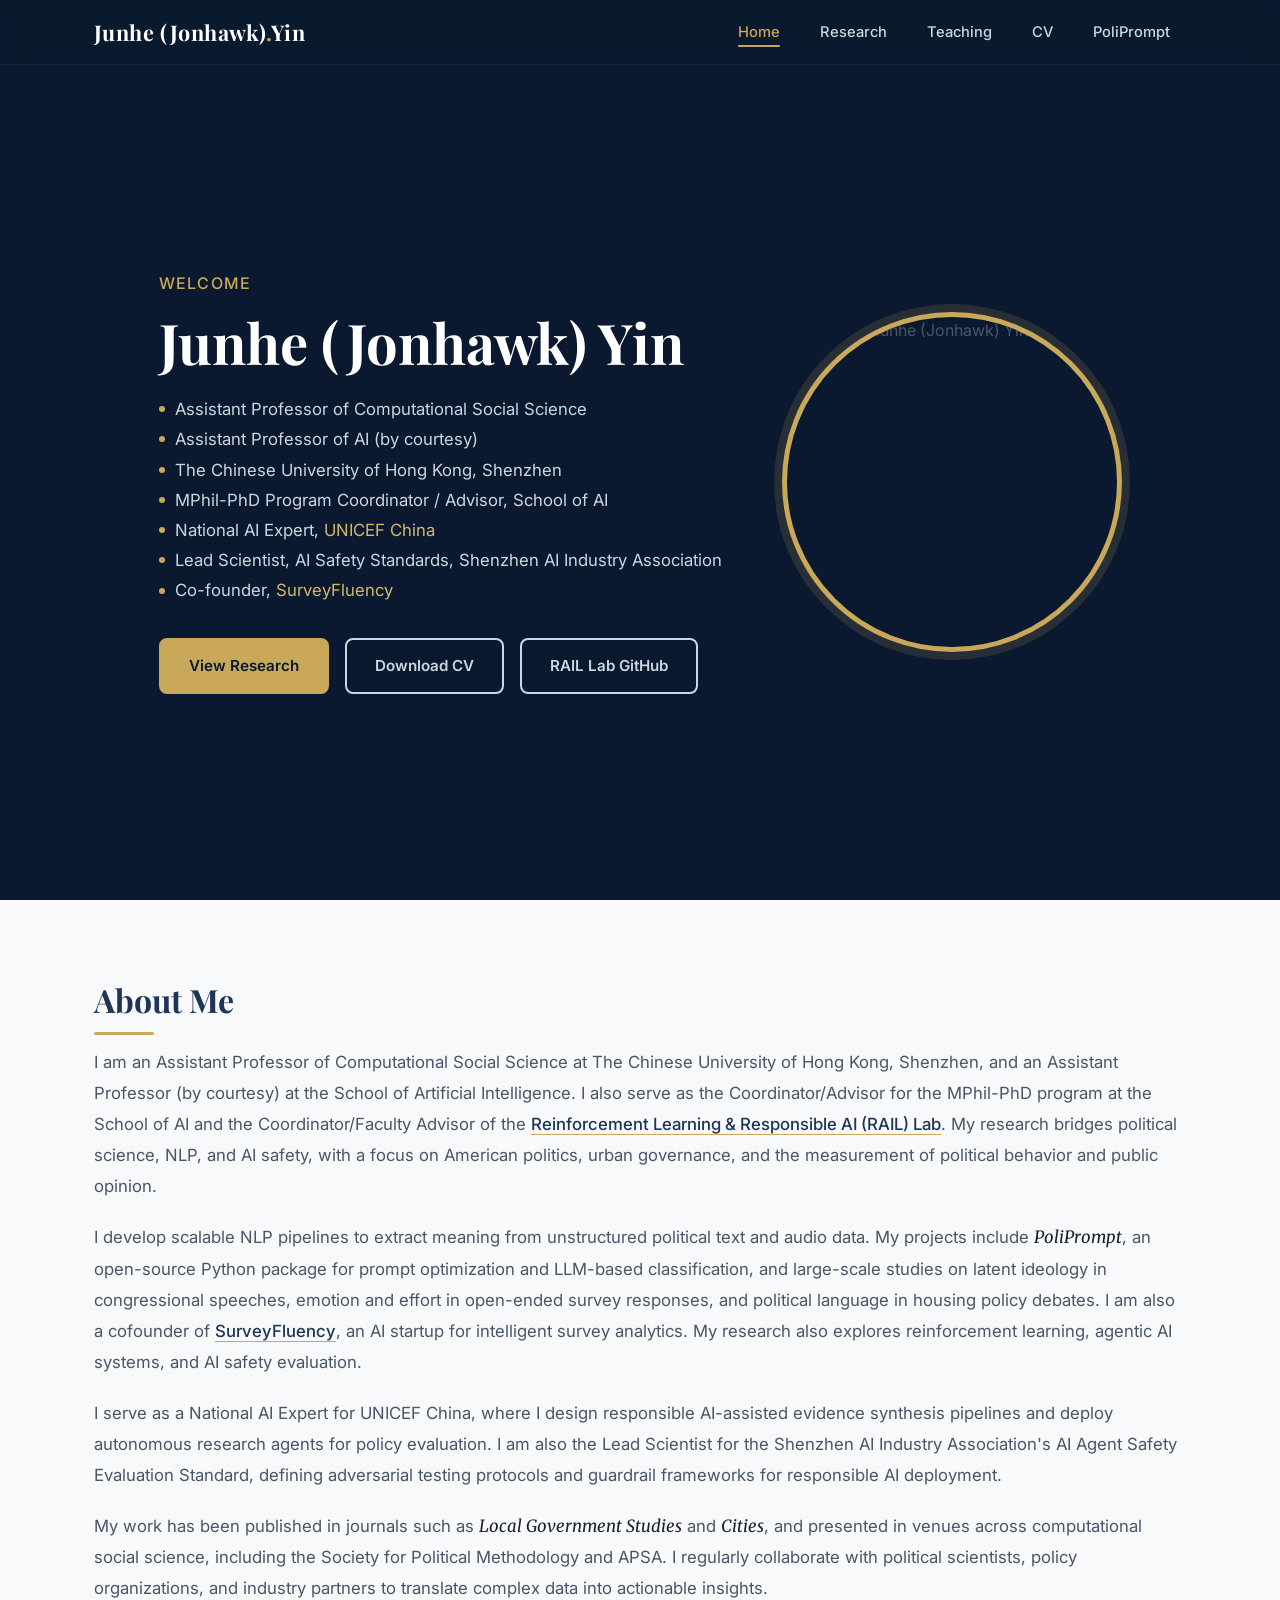
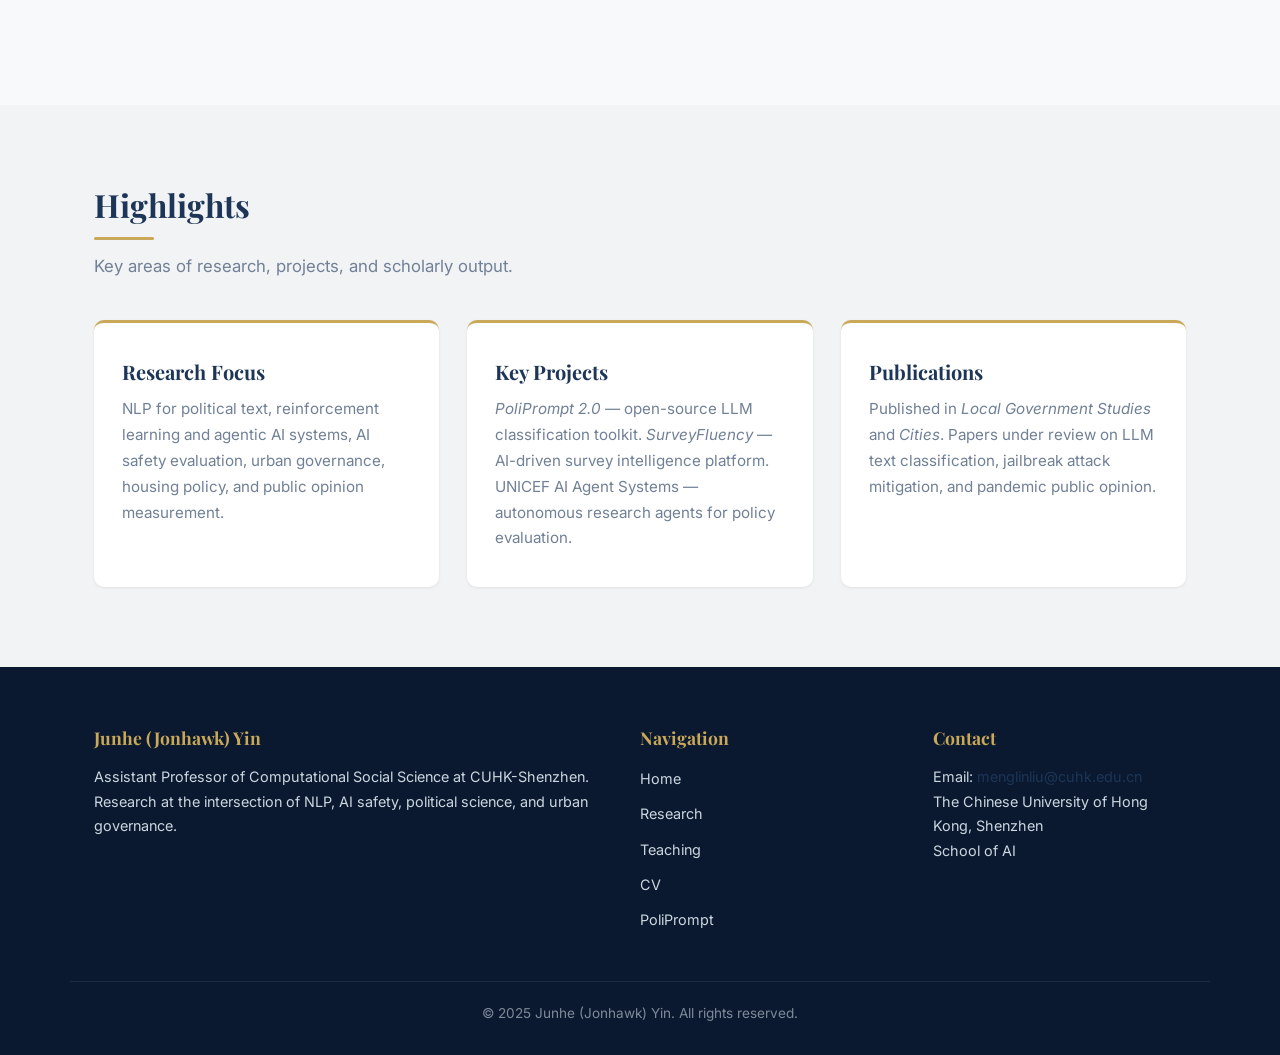
==== index.html @ c98732db "update" ====
<!DOCTYPE html>
<html lang="en">
<head>
    <meta charset="UTF-8">
    <meta name="viewport" content="width=device-width, initial-scale=1.0">
    <title>Home | Junhe (Jonhawk) Yin</title>

    <meta name="google-site-verification" content="0E7UenBRxOjwbAGi5gpJ-2bU0Xsmihh_o_62zTsqPNQ" />

    <link rel="preconnect" href="https://fonts.googleapis.com">
    <link rel="preconnect" href="https://fonts.gstatic.com" crossorigin>
    <link href="https://fonts.googleapis.com/css2?family=Inter:wght@300;400;500;600;700&family=Merriweather:wght@300;400&family=Playfair+Display:wght@400;600;700&display=swap" rel="stylesheet">
    <link rel="stylesheet" href="css/style.css">
</head>
<body>

    <!-- ========== HEADER ========== -->
    <header class="site-header">
        <div class="nav-inner">
            <a href="index.html" class="nav-logo">Junhe (Jonhawk)<span class="dot">.</span>Yin</a>
            <button class="hamburger" aria-label="Toggle navigation">
                <span></span><span></span><span></span>
            </button>
            <ul class="nav-links">
                <li><a href="index.html" class="active">Home</a></li>
                <li><a href="research.html">Research</a></li>
                <li><a href="teaching.html">Teaching</a></li>
                <li><a href="CV.html">CV</a></li>
                <li><a href="Poliprompt_Package.html">PoliPrompt</a></li>
            </ul>
        </div>
    </header>

    <!-- ========== HERO ========== -->
    <section class="hero">
        <div class="hero-grid">
            <div class="hero-text">
                <p class="hero-greeting">Welcome</p>
                <h1 class="hero-name">Junhe (Jonhawk) Yin</h1>
                <ul class="hero-titles">
                    <li>Assistant Professor of Computational Social Science</li>
                    <li>Assistant Professor of AI (by courtesy)</li>
                    <li>The Chinese University of Hong Kong, Shenzhen</li>
                    <li>MPhil-PhD Program Coordinator / Advisor, School of AI</li>
                    <li>National AI Expert, <a href="https://www.unicef.cn/en" style="color:var(--gold-400)">UNICEF China</a></li>
                    <li>Lead Scientist, AI Safety Standards, Shenzhen AI Industry Association</li>
                    <li>Co-founder, <a href="https://www.surveyfluency.com" style="color:var(--gold-400)">SurveyFluency</a></li>
                </ul>
                <div class="hero-buttons">
                    <a href="research.html" class="btn btn-gold">View Research</a>
                    <a href="MenglinLIU_CV.pdf" target="_blank" class="btn btn-outline">Download CV</a>
                    <a href="https://github.com/rail-ai-lab" target="_blank" class="btn btn-outline">RAIL Lab GitHub</a>
                </div>
            </div>
            <img src="IMG_8127.JPG" alt="Photo of Junhe (Jonhawk) Yin" class="hero-photo">
        </div>
    </section>

    <!-- ========== ABOUT ========== -->
    <section class="section">
        <div class="container">
            <h2 class="section-heading reveal">About Me</h2>
            <div class="about-text reveal" data-delay="100">
                <p>
                    I am an Assistant Professor of Computational Social Science at The Chinese University of Hong Kong, Shenzhen, and an Assistant Professor (by courtesy) at the School of Artificial Intelligence. I also serve as the Coordinator/Advisor for the MPhil-PhD program at the School of AI and the Coordinator/Faculty Advisor of the <a href="https://github.com/rail-ai-lab">Reinforcement Learning &amp; Responsible AI (RAIL) Lab</a>. My research bridges political science, NLP, and AI safety, with a focus on American politics, urban governance, and the measurement of political behavior and public opinion.
                </p>
                <p>
                    I develop scalable NLP pipelines to extract meaning from unstructured political text and audio data. My projects include <em>PoliPrompt</em>, an open-source Python package for prompt optimization and LLM-based classification, and large-scale studies on latent ideology in congressional speeches, emotion and effort in open-ended survey responses, and political language in housing policy debates. I am also a cofounder of <a href="https://www.surveyfluency.com">SurveyFluency</a>, an AI startup for intelligent survey analytics. My research also explores reinforcement learning, agentic AI systems, and AI safety evaluation.
                </p>
                <p>
                    I serve as a National AI Expert for UNICEF China, where I design responsible AI-assisted evidence synthesis pipelines and deploy autonomous research agents for policy evaluation. I am also the Lead Scientist for the Shenzhen AI Industry Association's AI Agent Safety Evaluation Standard, defining adversarial testing protocols and guardrail frameworks for responsible AI deployment.
                </p>
                <p>
                    My work has been published in journals such as <em>Local Government Studies</em> and <em>Cities</em>, and presented in venues across computational social science, including the Society for Political Methodology and APSA. I regularly collaborate with political scientists, policy organizations, and industry partners to translate complex data into actionable insights.
                </p>
            </div>
        </div>
    </section>

    <!-- ========== HIGHLIGHTS ========== -->
    <section class="section section--alt">
        <div class="container">
            <h2 class="section-heading reveal">Highlights</h2>
            <p class="section-sub reveal" data-delay="50">Key areas of research, projects, and scholarly output.</p>
            <div class="highlights-grid">
                <div class="highlight-card reveal" data-delay="100">
                    <h3>Research Focus</h3>
                    <p>NLP for political text, reinforcement learning and agentic AI systems, AI safety evaluation, urban governance, housing policy, and public opinion measurement.</p>
                </div>
                <div class="highlight-card reveal" data-delay="200">
                    <h3>Key Projects</h3>
                    <p><em>PoliPrompt 2.0</em> &mdash; open-source LLM classification toolkit. <em>SurveyFluency</em> &mdash; AI-driven survey intelligence platform. UNICEF AI Agent Systems &mdash; autonomous research agents for policy evaluation.</p>
                </div>
                <div class="highlight-card reveal" data-delay="300">
                    <h3>Publications</h3>
                    <p>Published in <em>Local Government Studies</em> and <em>Cities</em>. Papers under review on LLM text classification, jailbreak attack mitigation, and pandemic public opinion.</p>
                </div>
            </div>
        </div>
    </section>

    <!-- ========== FOOTER ========== -->
    <footer class="site-footer">
        <div class="footer-grid">
            <div class="footer-col">
                <h4>Junhe (Jonhawk) Yin</h4>
                <p>Assistant Professor of Computational Social Science at CUHK-Shenzhen. Research at the intersection of NLP, AI safety, political science, and urban governance.</p>
            </div>
            <div class="footer-col">
                <h4>Navigation</h4>
                <ul>
                    <li><a href="index.html">Home</a></li>
                    <li><a href="research.html">Research</a></li>
                    <li><a href="teaching.html">Teaching</a></li>
                    <li><a href="CV.html">CV</a></li>
                    <li><a href="Poliprompt_Package.html">PoliPrompt</a></li>
                </ul>
            </div>
            <div class="footer-col">
                <h4>Contact</h4>
                <p>
                    Email: <a href="mailto:menglinliu@cuhk.edu.cn">menglinliu@cuhk.edu.cn</a><br>
                    The Chinese University of Hong Kong, Shenzhen<br>
                    School of AI
                </p>
            </div>
        </div>
        <div class="footer-bottom">
            &copy; 2025 Junhe (Jonhawk) Yin. All rights reserved.
        </div>
    </footer>

    <script src="js/main.js"></script>
</body>
</html>
---- css/style.css ----
/* ============================================
   Junhe (Jonhawk) Yin Academic Portfolio
   Elegant Academic — Deep Navy & Gold
   ============================================ */

/* ---------- Design Tokens ---------- */
:root {
  --navy-900: #0a192f;
  --navy-800: #112240;
  --navy-700: #1d3557;
  --navy-100: #ccd6e0;
  --gold-500: #c9a959;
  --gold-400: #d4b96a;
  --gold-100: #f5f0e1;
  --off-white: #f8f9fa;
  --gray-50:  #f1f3f5;
  --text-dark: #1a202c;
  --text-body: #4a5568;
  --text-muted: #718096;
  --white: #ffffff;
  --shadow-sm: 0 1px 3px rgba(0,0,0,.08);
  --shadow-md: 0 4px 14px rgba(0,0,0,.1);
  --shadow-lg: 0 10px 30px rgba(0,0,0,.12);
  --radius: 10px;
  --transition: .3s ease;
}

/* ---------- Reset & Base ---------- */
*,*::before,*::after { box-sizing: border-box; margin: 0; padding: 0; }

html { scroll-behavior: smooth; }

body {
  font-family: 'Inter', -apple-system, BlinkMacSystemFont, 'Segoe UI', sans-serif;
  line-height: 1.7;
  color: var(--text-body);
  background-color: var(--off-white);
  font-size: 16px;
  overflow-x: hidden;
}

img { max-width: 100%; display: block; }

a { color: var(--navy-700); text-decoration: none; transition: color var(--transition); }
a:hover { color: var(--gold-500); }

h1,h2,h3,h4 {
  font-family: 'Playfair Display', Georgia, serif;
  color: var(--text-dark);
  line-height: 1.25;
}

/* ---------- Utility ---------- */
.container {
  max-width: 1140px;
  margin: 0 auto;
  padding: 0 24px;
}

.section { padding: 80px 0; }
.section--alt { background-color: var(--gray-50); }

.section-heading {
  font-size: 2rem;
  margin-bottom: 12px;
  color: var(--navy-700);
}

.section-heading::after {
  content: '';
  display: block;
  width: 60px;
  height: 3px;
  background: var(--gold-500);
  margin-top: 12px;
  border-radius: 2px;
}

.section-sub {
  color: var(--text-muted);
  font-size: 1.05rem;
  margin-bottom: 40px;
  max-width: 640px;
}

/* ---------- Scroll Reveal ---------- */
.reveal {
  opacity: 0;
  transform: translateY(30px);
  transition: opacity .6s ease, transform .6s ease;
}
.reveal.visible {
  opacity: 1;
  transform: translateY(0);
}

/* Respect reduced motion */
@media (prefers-reduced-motion: reduce) {
  .reveal { opacity: 1; transform: none; transition: none; }
}

/* ---------- Sticky Navigation ---------- */
.site-header {
  position: fixed;
  top: 0; left: 0; right: 0;
  z-index: 1000;
  background: rgba(10,25,47,.92);
  backdrop-filter: blur(10px);
  -webkit-backdrop-filter: blur(10px);
  border-bottom: 1px solid rgba(255,255,255,.06);
  transition: box-shadow var(--transition);
}

.site-header.scrolled {
  box-shadow: 0 2px 20px rgba(0,0,0,.25);
}

.nav-inner {
  display: flex;
  align-items: center;
  justify-content: space-between;
  height: 64px;
  max-width: 1140px;
  margin: 0 auto;
  padding: 0 24px;
}

.nav-logo {
  font-family: 'Playfair Display', Georgia, serif;
  font-size: 1.35rem;
  font-weight: 700;
  color: var(--white);
  letter-spacing: .02em;
}
.nav-logo .dot { color: var(--gold-500); }

.nav-links {
  list-style: none;
  display: flex;
  gap: 8px;
}

.nav-links a {
  color: var(--navy-100);
  font-size: .92rem;
  font-weight: 500;
  padding: 8px 16px;
  border-radius: 6px;
  transition: color var(--transition), background var(--transition);
  position: relative;
}

.nav-links a:hover {
  color: var(--gold-400);
}

.nav-links a.active {
  color: var(--gold-500);
}
.nav-links a.active::after {
  content: '';
  position: absolute;
  bottom: 2px;
  left: 16px;
  right: 16px;
  height: 2px;
  background: var(--gold-500);
  border-radius: 1px;
}

/* Hamburger */
.hamburger {
  display: none;
  flex-direction: column;
  gap: 5px;
  background: none;
  border: none;
  cursor: pointer;
  padding: 4px;
}
.hamburger span {
  display: block;
  width: 24px;
  height: 2px;
  background: var(--navy-100);
  border-radius: 2px;
  transition: transform var(--transition), opacity var(--transition);
}
.hamburger.open span:nth-child(1) { transform: translateY(7px) rotate(45deg); }
.hamburger.open span:nth-child(2) { opacity: 0; }
.hamburger.open span:nth-child(3) { transform: translateY(-7px) rotate(-45deg); }

/* ---------- Hero (homepage) ---------- */
.hero {
  background: var(--navy-900);
  min-height: 100vh;
  display: flex;
  align-items: center;
  padding-top: 64px; /* header height */
}

.hero-grid {
  display: grid;
  grid-template-columns: 1fr auto;
  gap: 60px;
  align-items: center;
  max-width: 1140px;
  margin: 0 auto;
  padding: 60px 24px;
}

.hero-text { max-width: 600px; }

.hero-greeting {
  font-family: 'Inter', sans-serif;
  font-size: 1rem;
  font-weight: 500;
  color: var(--gold-500);
  letter-spacing: .08em;
  text-transform: uppercase;
  margin-bottom: 12px;
}

.hero-name {
  font-family: 'Playfair Display', Georgia, serif;
  font-size: 3.5rem;
  font-weight: 700;
  color: var(--white);
  margin-bottom: 20px;
  line-height: 1.15;
}

.hero-titles {
  list-style: none;
  margin-bottom: 32px;
}
.hero-titles li {
  color: var(--navy-100);
  font-size: 1.05rem;
  line-height: 1.8;
  padding-left: 16px;
  position: relative;
}
.hero-titles li::before {
  content: '';
  position: absolute;
  left: 0;
  top: 50%;
  width: 6px;
  height: 6px;
  background: var(--gold-500);
  border-radius: 50%;
  transform: translateY(-50%);
}

.hero-buttons { display: flex; gap: 16px; flex-wrap: wrap; }

.btn {
  display: inline-flex;
  align-items: center;
  gap: 8px;
  padding: 13px 28px;
  font-size: .95rem;
  font-weight: 600;
  border-radius: 8px;
  transition: all var(--transition);
  cursor: pointer;
  border: 2px solid transparent;
}

.btn-gold {
  background: var(--gold-500);
  color: var(--navy-900);
  border-color: var(--gold-500);
}
.btn-gold:hover {
  background: var(--gold-400);
  border-color: var(--gold-400);
  color: var(--navy-900);
  transform: translateY(-2px);
  box-shadow: 0 4px 14px rgba(201,169,89,.35);
}

.btn-outline {
  background: transparent;
  color: var(--navy-100);
  border-color: var(--navy-100);
}
.btn-outline:hover {
  border-color: var(--gold-400);
  color: var(--gold-400);
  transform: translateY(-2px);
}

.hero-photo {
  width: 340px;
  height: 340px;
  border-radius: 50%;
  object-fit: cover;
  object-position: center 20%;
  border: 5px solid var(--gold-500);
  box-shadow: 0 0 0 8px rgba(201,169,89,.15);
}

/* ---------- Page Banner (sub-pages) ---------- */
.page-banner {
  background: var(--navy-900);
  padding-top: calc(64px + 60px); /* header + spacing */
  padding-bottom: 60px;
}

.page-banner h1 {
  font-family: 'Playfair Display', Georgia, serif;
  font-size: 2.8rem;
  color: var(--white);
  margin-bottom: 8px;
}

.page-banner p {
  color: var(--navy-100);
  font-size: 1.1rem;
  max-width: 600px;
}

.page-banner .banner-logo {
  width: 120px;
  margin-bottom: 20px;
  border-radius: 10px;
}

/* ---------- Highlight Cards (homepage) ---------- */
.highlights-grid {
  display: grid;
  grid-template-columns: repeat(3, 1fr);
  gap: 28px;
}

.highlight-card {
  background: var(--white);
  border-radius: var(--radius);
  padding: 36px 28px;
  box-shadow: var(--shadow-sm);
  transition: transform var(--transition), box-shadow var(--transition);
  border-top: 3px solid var(--gold-500);
}
.highlight-card:hover {
  transform: translateY(-4px);
  box-shadow: var(--shadow-md);
}

.highlight-card h3 {
  font-size: 1.25rem;
  margin-bottom: 12px;
  color: var(--navy-700);
}

.highlight-card p {
  font-size: .95rem;
  color: var(--text-muted);
  line-height: 1.7;
}

/* ---------- Research Cards ---------- */
.research-card {
  background: var(--white);
  border-radius: var(--radius);
  padding: 32px;
  margin-bottom: 28px;
  box-shadow: var(--shadow-sm);
  border-left: 4px solid var(--gold-500);
  transition: transform var(--transition), box-shadow var(--transition);
}
.research-card:hover {
  transform: translateY(-3px);
  box-shadow: var(--shadow-md);
}

.research-card h3 {
  font-family: 'Inter', sans-serif;
  font-size: 1.15rem;
  font-weight: 600;
  color: var(--navy-700);
  margin-bottom: 6px;
  line-height: 1.45;
}

.research-card h3 a {
  color: var(--navy-700);
}
.research-card h3 a:hover {
  color: var(--gold-500);
}

.research-card .authors {
  font-family: 'Merriweather', Georgia, serif;
  font-style: italic;
  color: var(--text-muted);
  font-size: .92rem;
  margin-bottom: 10px;
}

.journal-badge {
  display: inline-block;
  background: var(--gold-100);
  color: var(--navy-700);
  font-size: .78rem;
  font-weight: 600;
  text-transform: uppercase;
  letter-spacing: .06em;
  padding: 4px 12px;
  border-radius: 4px;
  margin-bottom: 12px;
}

.research-card details {
  margin-top: 14px;
  border-top: 1px solid #e8ecf1;
  padding-top: 14px;
}

.research-card details summary {
  cursor: pointer;
  font-weight: 600;
  font-size: .9rem;
  color: var(--navy-700);
  user-select: none;
  list-style: none;
  display: flex;
  align-items: center;
  gap: 6px;
}

.research-card details summary::-webkit-details-marker { display: none; }

.research-card details summary::before {
  content: '+';
  display: inline-flex;
  align-items: center;
  justify-content: center;
  width: 20px;
  height: 20px;
  border-radius: 50%;
  background: var(--gold-100);
  color: var(--navy-700);
  font-size: .85rem;
  font-weight: 700;
  flex-shrink: 0;
  transition: transform var(--transition);
}

.research-card details[open] summary::before {
  content: '\2212';
  transform: rotate(0deg);
}

.research-card details .abstract-text {
  margin-top: 12px;
  font-size: .93rem;
  color: var(--text-body);
  line-height: 1.8;
}

.research-card .extra-link {
  display: inline-block;
  margin-top: 12px;
  font-size: .9rem;
  font-weight: 600;
  color: var(--gold-500);
}
.research-card .extra-link:hover {
  color: var(--gold-400);
}

/* ---------- Teaching Cards ---------- */
.teaching-group { margin-bottom: 48px; }

.teaching-group-title {
  font-family: 'Playfair Display', Georgia, serif;
  font-size: 1.5rem;
  color: var(--navy-700);
  margin-bottom: 24px;
}

.teaching-grid {
  display: grid;
  grid-template-columns: repeat(auto-fill, minmax(320px, 1fr));
  gap: 24px;
}

.teaching-card {
  background: var(--white);
  border-radius: var(--radius);
  padding: 28px;
  box-shadow: var(--shadow-sm);
  border-top: 3px solid var(--gold-500);
  transition: transform var(--transition), box-shadow var(--transition);
}
.teaching-card:hover {
  transform: translateY(-3px);
  box-shadow: var(--shadow-md);
}

.teaching-card h4 {
  font-family: 'Inter', sans-serif;
  font-size: 1.05rem;
  font-weight: 600;
  color: var(--navy-700);
  margin-bottom: 6px;
}

.teaching-card .institution {
  font-size: .9rem;
  color: var(--text-muted);
  margin-bottom: 12px;
}

.teaching-card .terms {
  list-style: none;
  display: flex;
  flex-wrap: wrap;
  gap: 6px;
}

.teaching-card .terms li {
  background: var(--gray-50);
  color: var(--text-muted);
  font-size: .82rem;
  padding: 3px 10px;
  border-radius: 4px;
}

/* ---------- CV Timeline ---------- */
.timeline {
  position: relative;
  padding-left: 36px;
}

.timeline::before {
  content: '';
  position: absolute;
  left: 10px;
  top: 0;
  bottom: 0;
  width: 2px;
  background: var(--gold-500);
}

.timeline-item {
  position: relative;
  margin-bottom: 40px;
}

.timeline-item::before {
  content: '';
  position: absolute;
  left: -32px;
  top: 6px;
  width: 14px;
  height: 14px;
  border-radius: 50%;
  background: var(--gold-500);
  border: 3px solid var(--off-white);
  box-shadow: 0 0 0 2px var(--gold-500);
}

.timeline-item .tl-header {
  display: flex;
  justify-content: space-between;
  align-items: baseline;
  flex-wrap: wrap;
  gap: 8px;
  margin-bottom: 4px;
}

.timeline-item .tl-title {
  font-family: 'Inter', sans-serif;
  font-weight: 600;
  font-size: 1.1rem;
  color: var(--text-dark);
}

.timeline-item .tl-date {
  font-size: .9rem;
  color: var(--text-muted);
  font-weight: 500;
}

.timeline-item .tl-org {
  font-family: 'Merriweather', Georgia, serif;
  font-style: italic;
  color: var(--text-muted);
  font-size: .95rem;
  margin-bottom: 10px;
}

.timeline-item ul {
  list-style: disc;
  padding-left: 20px;
}
.timeline-item li {
  font-size: .93rem;
  margin-bottom: 6px;
  color: var(--text-body);
}

/* ---------- Skills Grid ---------- */
.skills-grid {
  display: grid;
  grid-template-columns: repeat(auto-fill, minmax(260px, 1fr));
  gap: 20px;
}

.skill-card {
  background: var(--white);
  border-radius: var(--radius);
  padding: 24px;
  box-shadow: var(--shadow-sm);
  border-left: 3px solid var(--gold-500);
}

.skill-card h4 {
  font-family: 'Inter', sans-serif;
  font-size: .92rem;
  font-weight: 700;
  text-transform: uppercase;
  letter-spacing: .05em;
  color: var(--navy-700);
  margin-bottom: 8px;
}

.skill-card p {
  font-size: .93rem;
  color: var(--text-body);
  line-height: 1.6;
}

/* ---------- Projects (CV) ---------- */
.project-item {
  background: var(--white);
  border-radius: var(--radius);
  padding: 28px;
  margin-bottom: 24px;
  box-shadow: var(--shadow-sm);
  border-left: 4px solid var(--navy-700);
}

.project-item .proj-header {
  display: flex;
  justify-content: space-between;
  align-items: baseline;
  flex-wrap: wrap;
  gap: 8px;
  margin-bottom: 4px;
}

.project-item .proj-title {
  font-family: 'Inter', sans-serif;
  font-weight: 600;
  font-size: 1.05rem;
  color: var(--text-dark);
}

.project-item .proj-date {
  font-size: .88rem;
  color: var(--text-muted);
  font-weight: 500;
}

.project-item .proj-tech {
  font-size: .85rem;
  color: var(--gold-500);
  font-weight: 500;
  margin-bottom: 10px;
}

.project-item ul {
  list-style: disc;
  padding-left: 20px;
}
.project-item li {
  font-size: .93rem;
  margin-bottom: 6px;
  color: var(--text-body);
}

/* ---------- PoliPrompt Feature Cards ---------- */
.feature-grid {
  display: grid;
  grid-template-columns: repeat(auto-fill, minmax(340px, 1fr));
  gap: 28px;
}

.feature-card {
  background: var(--white);
  border-radius: var(--radius);
  padding: 36px 28px;
  box-shadow: var(--shadow-sm);
  border-top: 3px solid var(--gold-500);
  transition: transform var(--transition), box-shadow var(--transition);
}
.feature-card:hover {
  transform: translateY(-4px);
  box-shadow: var(--shadow-md);
}

.feature-card h3 {
  font-family: 'Inter', sans-serif;
  font-size: 1.15rem;
  font-weight: 600;
  color: var(--navy-700);
  margin-bottom: 10px;
}

.feature-card p {
  font-size: .93rem;
  color: var(--text-body);
  line-height: 1.7;
  margin-bottom: 16px;
}

.feature-card .btn {
  font-size: .88rem;
  padding: 10px 20px;
}

/* ---------- Banner Buttons (CV, Teaching) ---------- */
.banner-buttons {
  display: flex;
  gap: 14px;
  margin-top: 24px;
  flex-wrap: wrap;
}

.banner-contact {
  color: var(--navy-100);
  font-size: .95rem;
  margin-top: 12px;
}
.banner-contact a {
  color: var(--gold-400);
}
.banner-contact a:hover {
  color: var(--gold-500);
}

/* ---------- Summary Box ---------- */
.summary-box {
  background: var(--white);
  border-left: 4px solid var(--gold-500);
  border-radius: var(--radius);
  padding: 28px;
  margin-bottom: 40px;
  box-shadow: var(--shadow-sm);
  font-size: 1rem;
  color: var(--text-body);
  line-height: 1.8;
}

/* ---------- Footer ---------- */
.site-footer {
  background: var(--navy-900);
  color: var(--navy-100);
  padding: 60px 0 30px;
  margin-top: 0;
}

.footer-grid {
  display: grid;
  grid-template-columns: 2fr 1fr 1fr;
  gap: 40px;
  max-width: 1140px;
  margin: 0 auto;
  padding: 0 24px;
}

.footer-col h4 {
  font-family: 'Playfair Display', Georgia, serif;
  font-size: 1.1rem;
  color: var(--gold-500);
  margin-bottom: 16px;
}

.footer-col p {
  font-size: .9rem;
  color: var(--navy-100);
  line-height: 1.7;
}

.footer-col ul {
  list-style: none;
}
.footer-col ul li { margin-bottom: 8px; }
.footer-col ul li a {
  color: var(--navy-100);
  font-size: .9rem;
  transition: color var(--transition);
}
.footer-col ul li a:hover { color: var(--gold-400); }

.footer-bottom {
  max-width: 1140px;
  margin: 40px auto 0;
  padding: 20px 24px 0;
  border-top: 1px solid rgba(255,255,255,.08);
  text-align: center;
  font-size: .85rem;
  color: rgba(204,214,224,.6);
}

/* ---------- About Section (homepage) ---------- */
.about-text p {
  font-size: 1.05rem;
  color: var(--text-body);
  line-height: 1.85;
  margin-bottom: 1.2em;
}

.about-text em {
  font-family: 'Merriweather', Georgia, serif;
  font-style: italic;
  color: var(--text-dark);
}

.about-text a {
  color: var(--navy-700);
  font-weight: 500;
  border-bottom: 1px solid var(--gold-500);
}
.about-text a:hover { color: var(--gold-500); }

/* ---------- Responsive ---------- */
@media (max-width: 1024px) {
  .hero-name { font-size: 2.8rem; }
  .hero-photo { width: 280px; height: 280px; }
  .highlights-grid { grid-template-columns: 1fr 1fr; }
  .footer-grid { grid-template-columns: 1fr 1fr; }
}

@media (max-width: 768px) {
  /* Navigation */
  .nav-links {
    position: fixed;
    top: 64px;
    left: 0;
    right: 0;
    background: var(--navy-900);
    flex-direction: column;
    padding: 20px 24px;
    gap: 4px;
    transform: translateY(-120%);
    transition: transform .35s ease;
    box-shadow: 0 8px 20px rgba(0,0,0,.3);
  }
  .nav-links.open { transform: translateY(0); }
  .nav-links a { padding: 12px 16px; font-size: 1rem; }
  .hamburger { display: flex; }

  /* Hero */
  .hero { min-height: auto; padding-top: 64px; }
  .hero-grid {
    grid-template-columns: 1fr;
    text-align: center;
    gap: 40px;
    padding: 40px 24px 60px;
  }
  .hero-text { max-width: 100%; }
  .hero-photo {
    width: 240px; height: 240px;
    margin: 0 auto;
    order: -1;
  }
  .hero-name { font-size: 2.2rem; }
  .hero-titles li { text-align: left; }
  .hero-buttons { justify-content: center; }

  /* Page Banner */
  .page-banner { padding-top: calc(64px + 40px); padding-bottom: 40px; }
  .page-banner h1 { font-size: 2rem; }

  /* Grids */
  .highlights-grid { grid-template-columns: 1fr; }
  .teaching-grid { grid-template-columns: 1fr; }
  .skills-grid { grid-template-columns: 1fr; }
  .feature-grid { grid-template-columns: 1fr; }

  /* Footer */
  .footer-grid { grid-template-columns: 1fr; gap: 28px; }

  /* Section */
  .section { padding: 50px 0; }
  .section-heading { font-size: 1.6rem; }
}

@media (max-width: 480px) {
  .hero-name { font-size: 1.8rem; }
  .hero-photo { width: 200px; height: 200px; }
  .btn { padding: 11px 22px; font-size: .88rem; }
  .research-card { padding: 24px 20px; }
  .teaching-card { padding: 22px 18px; }
}
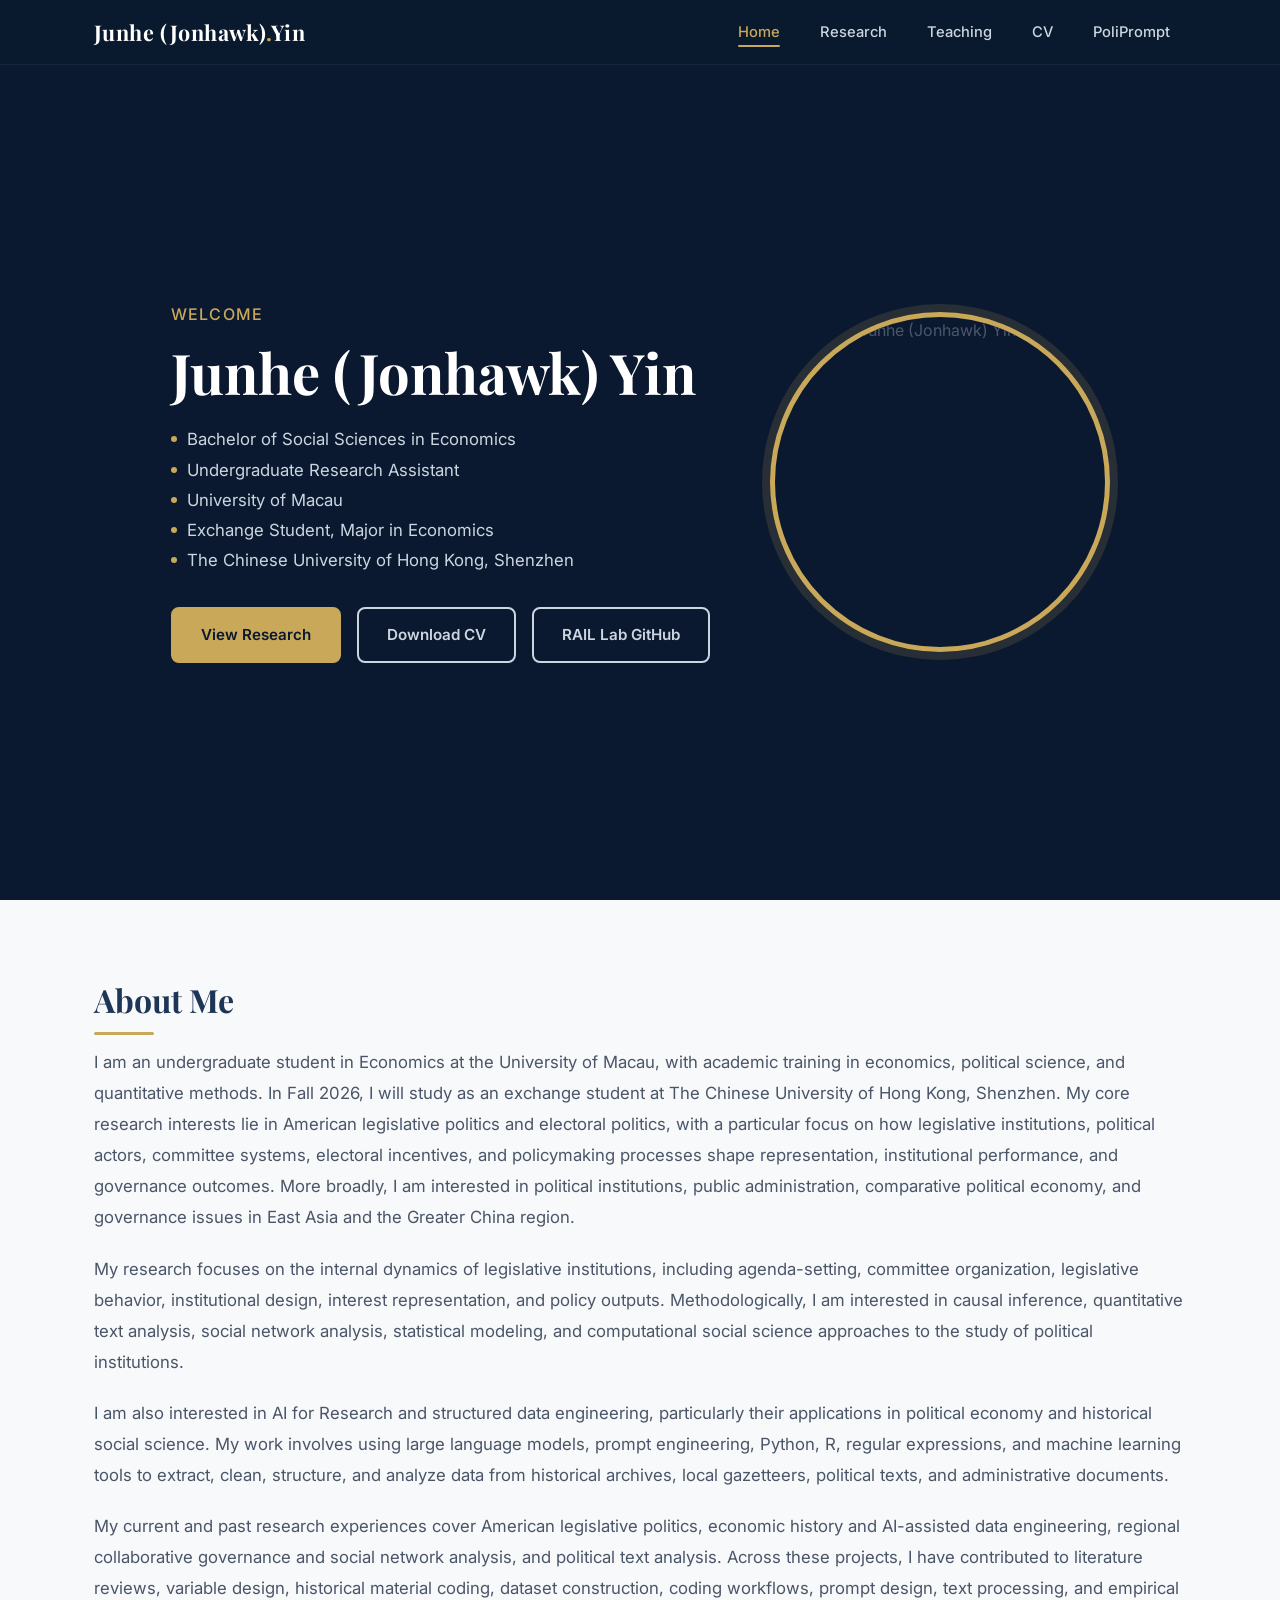
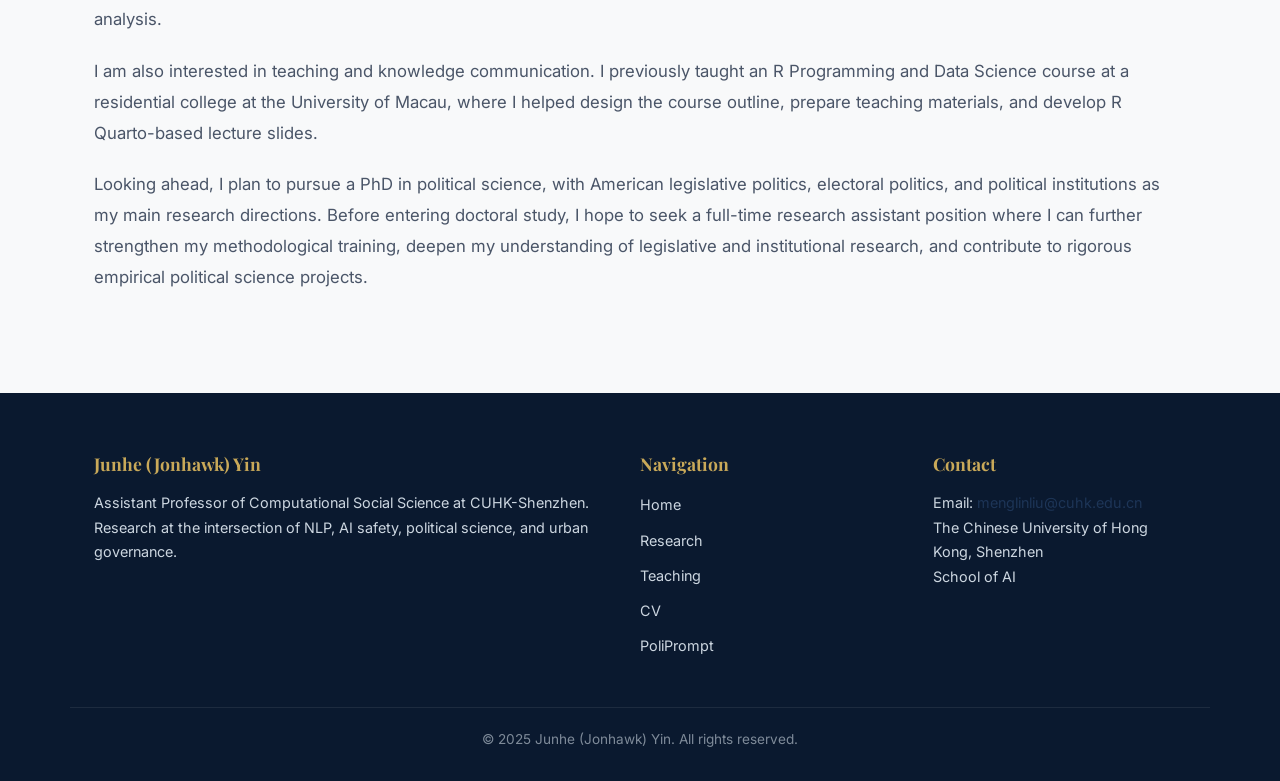
==== commit b31a484a: "update" ====
--- a/index.html
+++ b/index.html
@@ -38,17 +38,15 @@
                 <p class="hero-greeting">Welcome</p>
                 <h1 class="hero-name">Junhe (Jonhawk) Yin</h1>
                 <ul class="hero-titles">
-                    <li>Assistant Professor of Computational Social Science</li>
-                    <li>Assistant Professor of AI (by courtesy)</li>
+                    <li>Bachelor of Social Sciences in Economics</li>
+                    <li>Undergraduate Research Assistant</li>
+                    <li>University of Macau</li>
+                    <li>Exchange Student, Major in Economics</li>
                     <li>The Chinese University of Hong Kong, Shenzhen</li>
-                    <li>MPhil-PhD Program Coordinator / Advisor, School of AI</li>
-                    <li>National AI Expert, <a href="https://www.unicef.cn/en" style="color:var(--gold-400)">UNICEF China</a></li>
-                    <li>Lead Scientist, AI Safety Standards, Shenzhen AI Industry Association</li>
-                    <li>Co-founder, <a href="https://www.surveyfluency.com" style="color:var(--gold-400)">SurveyFluency</a></li>
                 </ul>
                 <div class="hero-buttons">
                     <a href="research.html" class="btn btn-gold">View Research</a>
-                    <a href="MenglinLIU_CV.pdf" target="_blank" class="btn btn-outline">Download CV</a>
+                    <a href="YIN_CV.pdf" target="_blank" class="btn btn-outline">Download CV</a>
                     <a href="https://github.com/rail-ai-lab" target="_blank" class="btn btn-outline">RAIL Lab GitHub</a>
                 </div>
             </div>
@@ -62,23 +60,29 @@
             <h2 class="section-heading reveal">About Me</h2>
             <div class="about-text reveal" data-delay="100">
                 <p>
-                    I am an Assistant Professor of Computational Social Science at The Chinese University of Hong Kong, Shenzhen, and an Assistant Professor (by courtesy) at the School of Artificial Intelligence. I also serve as the Coordinator/Advisor for the MPhil-PhD program at the School of AI and the Coordinator/Faculty Advisor of the <a href="https://github.com/rail-ai-lab">Reinforcement Learning &amp; Responsible AI (RAIL) Lab</a>. My research bridges political science, NLP, and AI safety, with a focus on American politics, urban governance, and the measurement of political behavior and public opinion.
+                    I am an undergraduate student in Economics at the University of Macau, with academic training in economics, political science, and quantitative methods. In Fall 2026, I will study as an exchange student at The Chinese University of Hong Kong, Shenzhen. My core research interests lie in American legislative politics and electoral politics, with a particular focus on how legislative institutions, political actors, committee systems, electoral incentives, and policymaking processes shape representation, institutional performance, and governance outcomes. More broadly, I am interested in political institutions, public administration, comparative political economy, and governance issues in East Asia and the Greater China region.
                 </p>
                 <p>
-                    I develop scalable NLP pipelines to extract meaning from unstructured political text and audio data. My projects include <em>PoliPrompt</em>, an open-source Python package for prompt optimization and LLM-based classification, and large-scale studies on latent ideology in congressional speeches, emotion and effort in open-ended survey responses, and political language in housing policy debates. I am also a cofounder of <a href="https://www.surveyfluency.com">SurveyFluency</a>, an AI startup for intelligent survey analytics. My research also explores reinforcement learning, agentic AI systems, and AI safety evaluation.
+                    My research focuses on the internal dynamics of legislative institutions, including agenda-setting, committee organization, legislative behavior, institutional design, interest representation, and policy outputs. Methodologically, I am interested in causal inference, quantitative text analysis, social network analysis, statistical modeling, and computational social science approaches to the study of political institutions.
                 </p>
                 <p>
-                    I serve as a National AI Expert for UNICEF China, where I design responsible AI-assisted evidence synthesis pipelines and deploy autonomous research agents for policy evaluation. I am also the Lead Scientist for the Shenzhen AI Industry Association's AI Agent Safety Evaluation Standard, defining adversarial testing protocols and guardrail frameworks for responsible AI deployment.
+                    I am also interested in AI for Research and structured data engineering, particularly their applications in political economy and historical social science. My work involves using large language models, prompt engineering, Python, R, regular expressions, and machine learning tools to extract, clean, structure, and analyze data from historical archives, local gazetteers, political texts, and administrative documents.
                 </p>
                 <p>
-                    My work has been published in journals such as <em>Local Government Studies</em> and <em>Cities</em>, and presented in venues across computational social science, including the Society for Political Methodology and APSA. I regularly collaborate with political scientists, policy organizations, and industry partners to translate complex data into actionable insights.
+                    My current and past research experiences cover American legislative politics, economic history and AI-assisted data engineering, regional collaborative governance and social network analysis, and political text analysis. Across these projects, I have contributed to literature reviews, variable design, historical material coding, dataset construction, coding workflows, prompt design, text processing, and empirical analysis.
+                </p>
+                <p>
+                    I am also interested in teaching and knowledge communication. I previously taught an R Programming and Data Science course at a residential college at the University of Macau, where I helped design the course outline, prepare teaching materials, and develop R Quarto-based lecture slides.
+                </p>
+                <p>
+                    Looking ahead, I plan to pursue a PhD in political science, with American legislative politics, electoral politics, and political institutions as my main research directions. Before entering doctoral study, I hope to seek a full-time research assistant position where I can further strengthen my methodological training, deepen my understanding of legislative and institutional research, and contribute to rigorous empirical political science projects.
                 </p>
             </div>
         </div>
     </section>
 
     <!-- ========== HIGHLIGHTS ========== -->
-    <section class="section section--alt">
+    <!-- <section class="section section--alt">
         <div class="container">
             <h2 class="section-heading reveal">Highlights</h2>
             <p class="section-sub reveal" data-delay="50">Key areas of research, projects, and scholarly output.</p>
@@ -97,7 +101,7 @@
                 </div>
             </div>
         </div>
-    </section>
+    </section> -->
 
     <!-- ========== FOOTER ========== -->
     <footer class="site-footer">
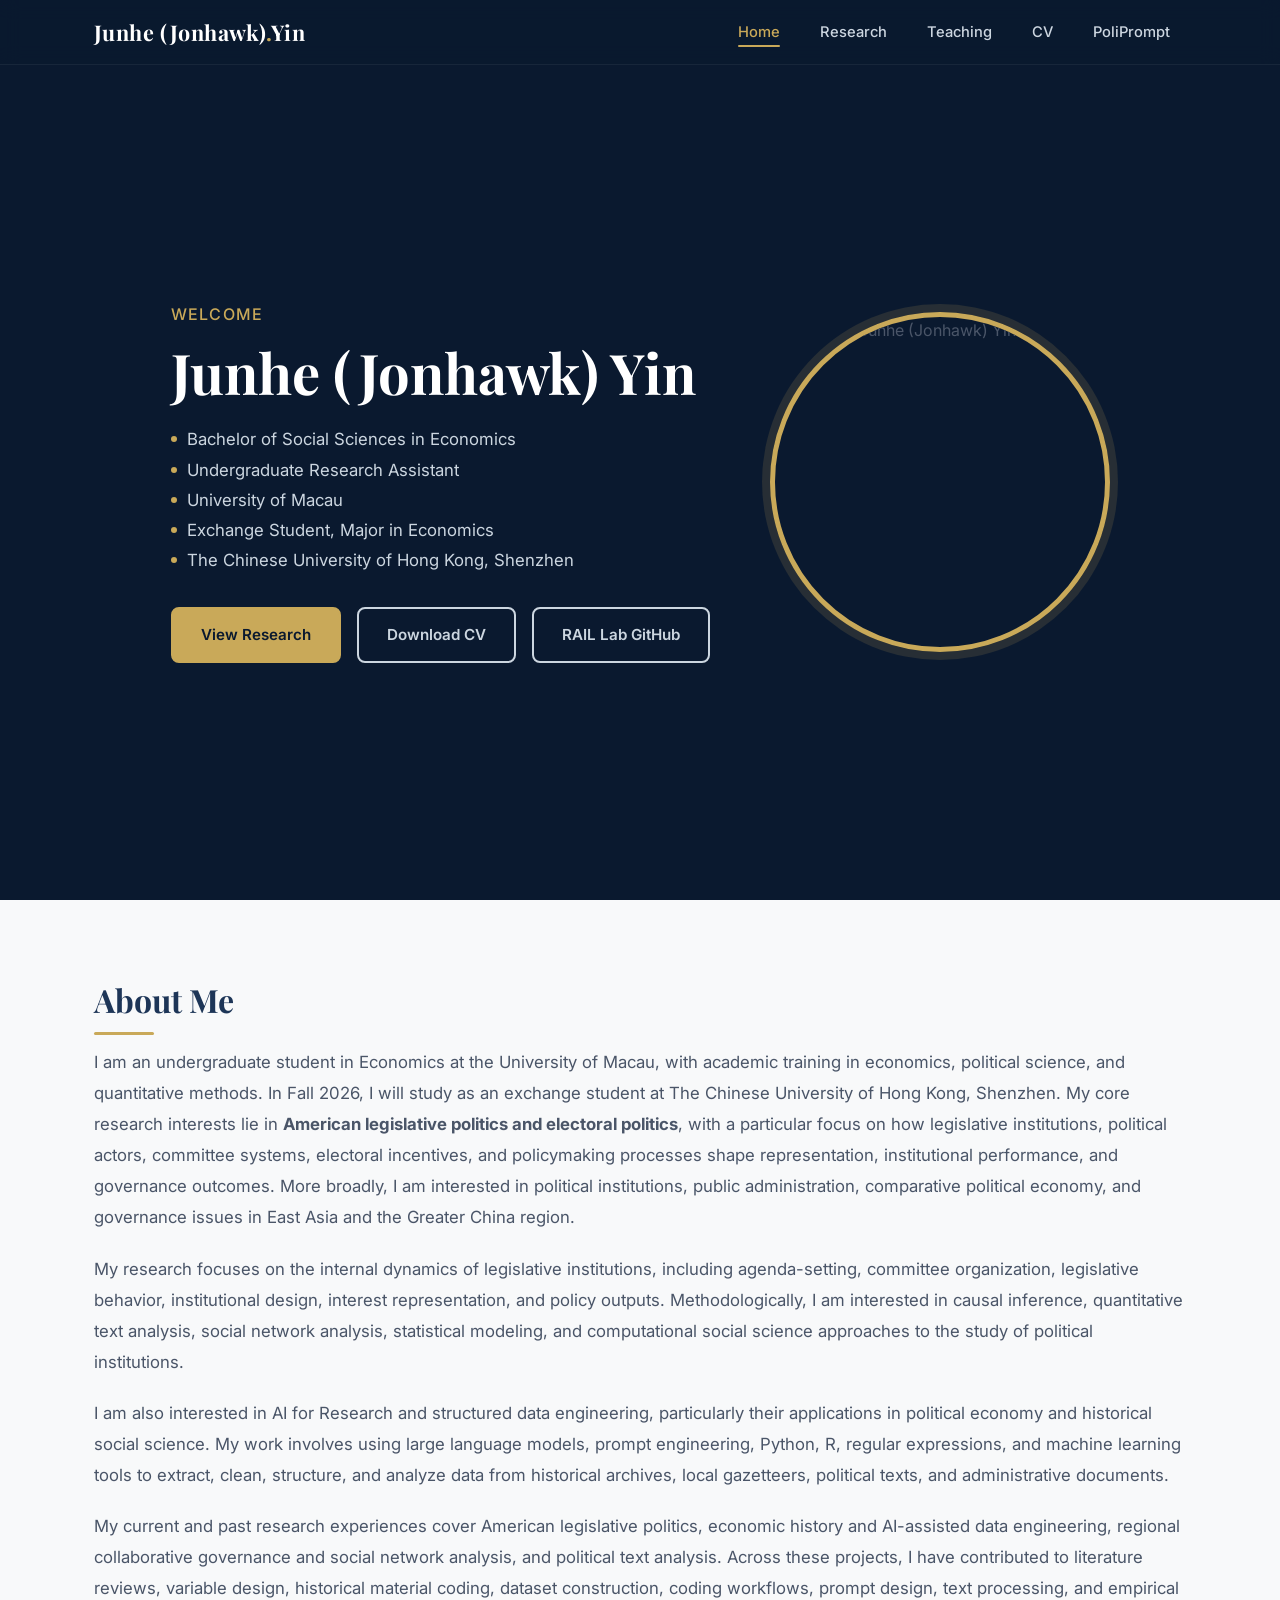
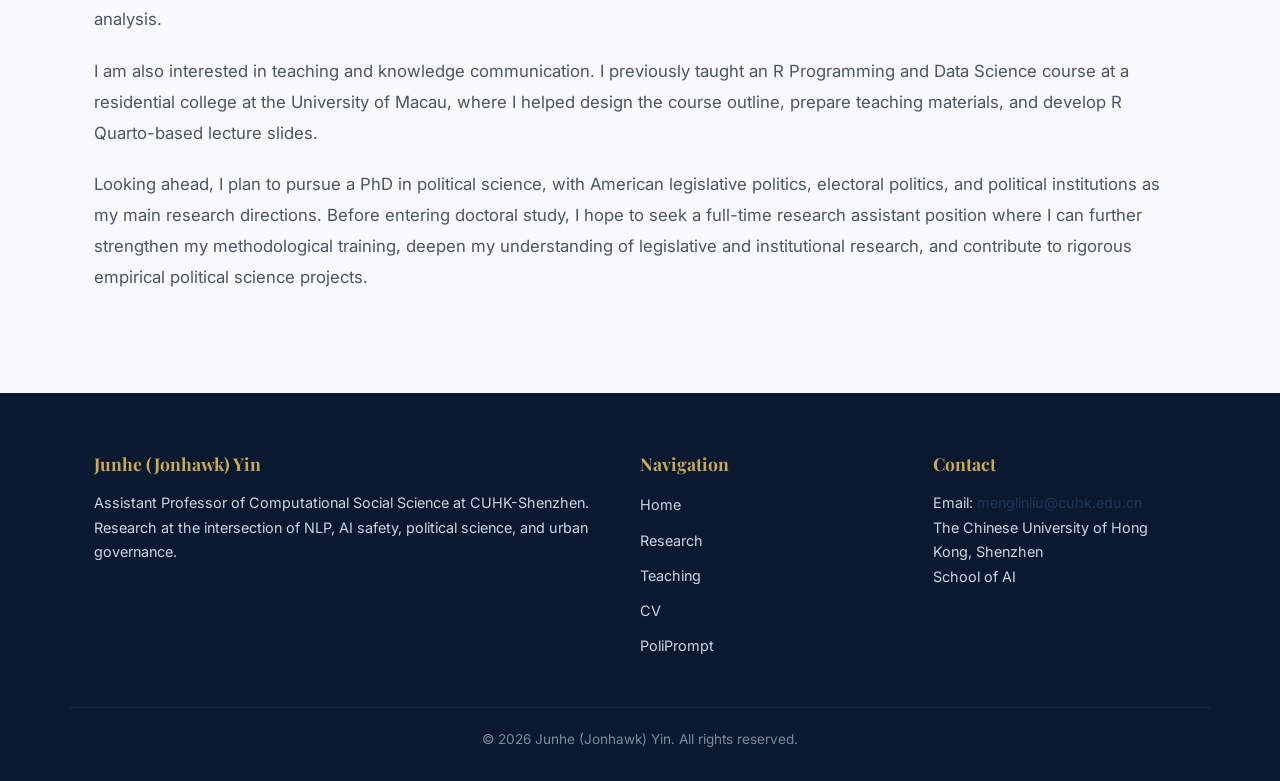
==== commit aeff36ac: "update" ====
--- a/index.html
+++ b/index.html
@@ -60,7 +60,7 @@
             <h2 class="section-heading reveal">About Me</h2>
             <div class="about-text reveal" data-delay="100">
                 <p>
-                    I am an undergraduate student in Economics at the University of Macau, with academic training in economics, political science, and quantitative methods. In Fall 2026, I will study as an exchange student at The Chinese University of Hong Kong, Shenzhen. My core research interests lie in American legislative politics and electoral politics, with a particular focus on how legislative institutions, political actors, committee systems, electoral incentives, and policymaking processes shape representation, institutional performance, and governance outcomes. More broadly, I am interested in political institutions, public administration, comparative political economy, and governance issues in East Asia and the Greater China region.
+                    I am an undergraduate student in Economics at the University of Macau, with academic training in economics, political science, and quantitative methods. In Fall 2026, I will study as an exchange student at The Chinese University of Hong Kong, Shenzhen. My core research interests lie in <strong>American legislative politics and electoral politics</strong>, with a particular focus on how legislative institutions, political actors, committee systems, electoral incentives, and policymaking processes shape representation, institutional performance, and governance outcomes. More broadly, I am interested in political institutions, public administration, comparative political economy, and governance issues in East Asia and the Greater China region.
                 </p>
                 <p>
                     My research focuses on the internal dynamics of legislative institutions, including agenda-setting, committee organization, legislative behavior, institutional design, interest representation, and policy outputs. Methodologically, I am interested in causal inference, quantitative text analysis, social network analysis, statistical modeling, and computational social science approaches to the study of political institutions.
@@ -130,7 +130,7 @@
             </div>
         </div>
         <div class="footer-bottom">
-            &copy; 2025 Junhe (Jonhawk) Yin. All rights reserved.
+            &copy; 2026 Junhe (Jonhawk) Yin. All rights reserved.
         </div>
     </footer>
 
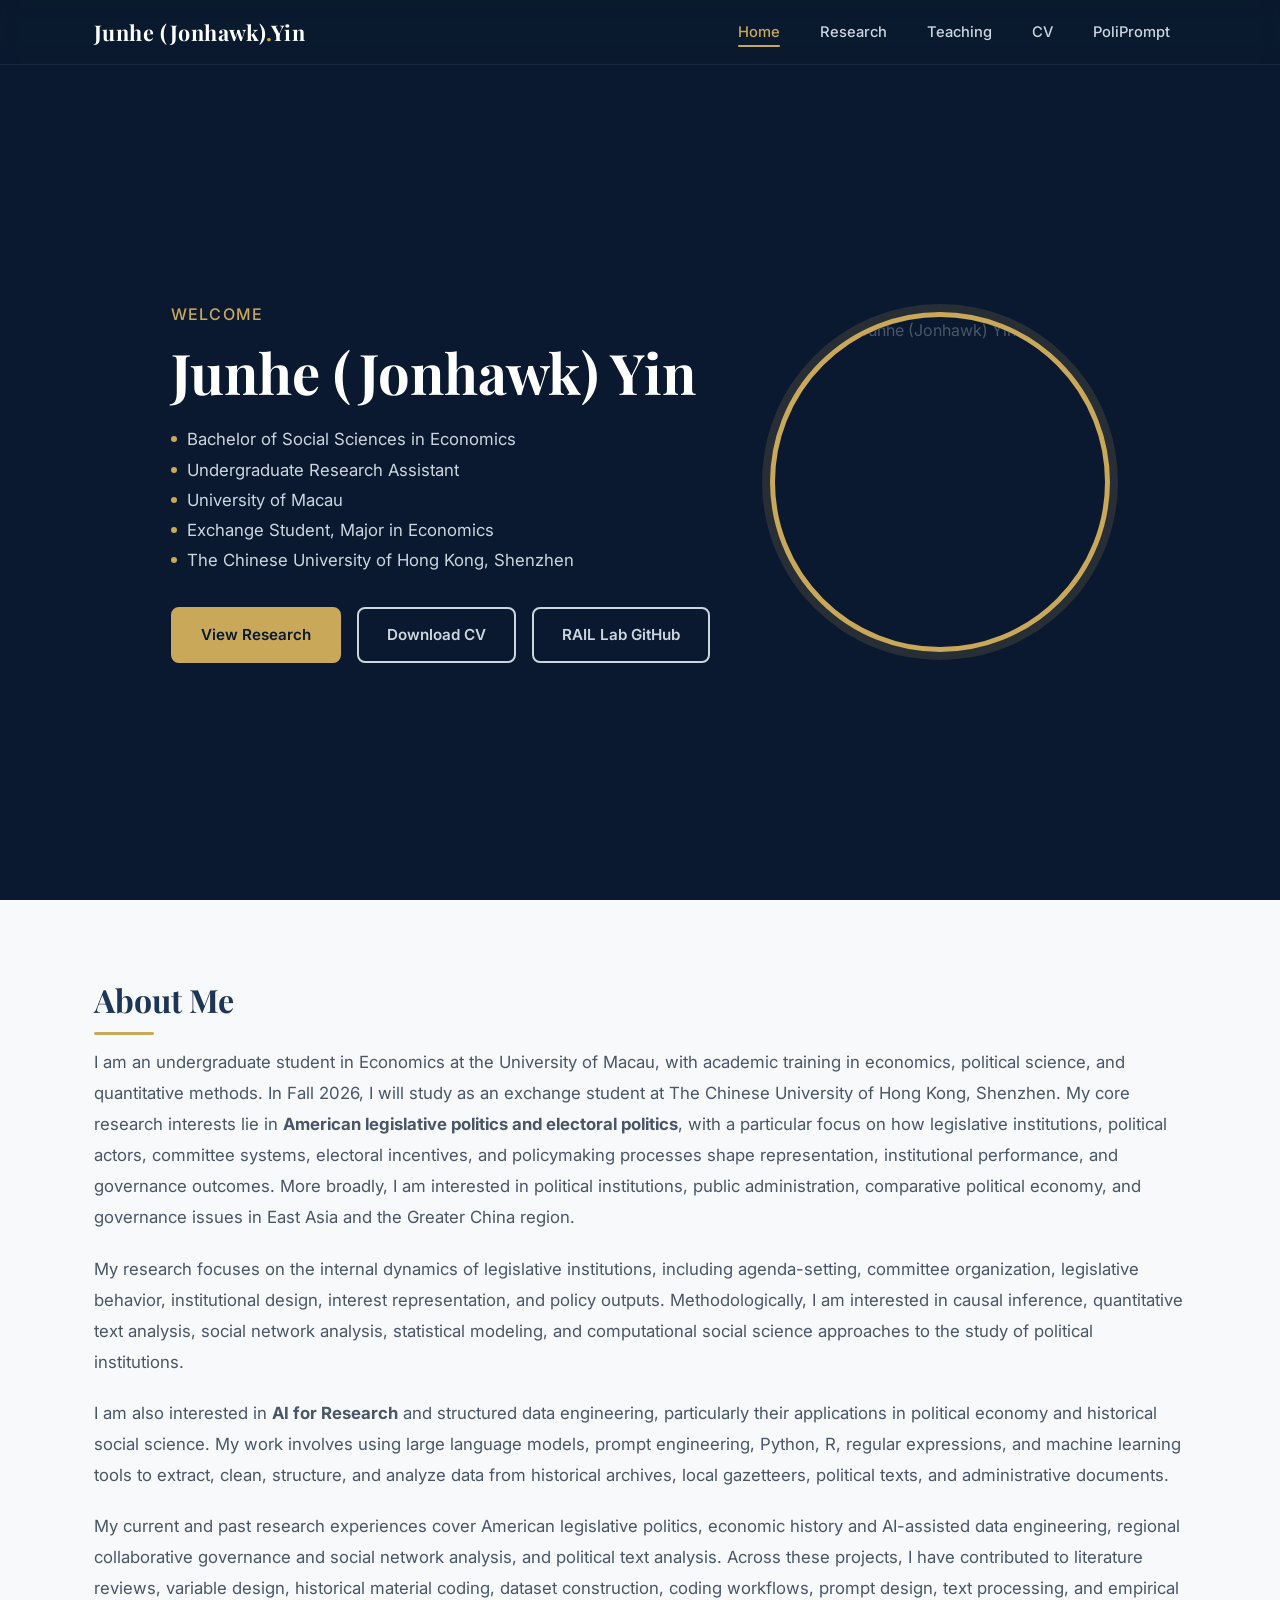
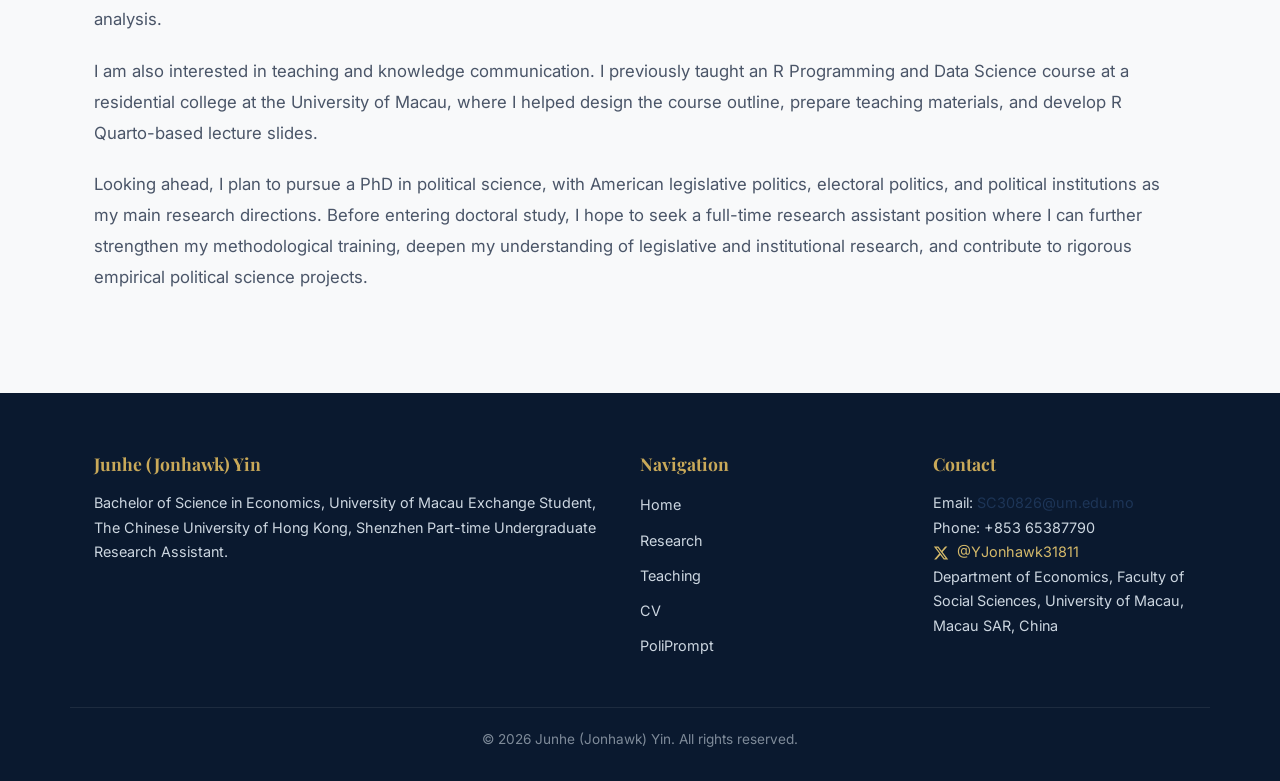
==== commit f15ffd38: "update" ====
--- a/index.html
+++ b/index.html
@@ -66,7 +66,7 @@
                     My research focuses on the internal dynamics of legislative institutions, including agenda-setting, committee organization, legislative behavior, institutional design, interest representation, and policy outputs. Methodologically, I am interested in causal inference, quantitative text analysis, social network analysis, statistical modeling, and computational social science approaches to the study of political institutions.
                 </p>
                 <p>
-                    I am also interested in AI for Research and structured data engineering, particularly their applications in political economy and historical social science. My work involves using large language models, prompt engineering, Python, R, regular expressions, and machine learning tools to extract, clean, structure, and analyze data from historical archives, local gazetteers, political texts, and administrative documents.
+                    I am also interested in <strong>AI for Research</strong> and structured data engineering, particularly their applications in political economy and historical social science. My work involves using large language models, prompt engineering, Python, R, regular expressions, and machine learning tools to extract, clean, structure, and analyze data from historical archives, local gazetteers, political texts, and administrative documents.
                 </p>
                 <p>
                     My current and past research experiences cover American legislative politics, economic history and AI-assisted data engineering, regional collaborative governance and social network analysis, and political text analysis. Across these projects, I have contributed to literature reviews, variable design, historical material coding, dataset construction, coding workflows, prompt design, text processing, and empirical analysis.
@@ -108,7 +108,7 @@
         <div class="footer-grid">
             <div class="footer-col">
                 <h4>Junhe (Jonhawk) Yin</h4>
-                <p>Assistant Professor of Computational Social Science at CUHK-Shenzhen. Research at the intersection of NLP, AI safety, political science, and urban governance.</p>
+                <p>Bachelor of Science in Economics, University of Macau Exchange Student, The Chinese University of Hong Kong, Shenzhen Part-time Undergraduate Research Assistant.</p>
             </div>
             <div class="footer-col">
                 <h4>Navigation</h4>
@@ -123,9 +123,15 @@
             <div class="footer-col">
                 <h4>Contact</h4>
                 <p>
-                    Email: <a href="mailto:menglinliu@cuhk.edu.cn">menglinliu@cuhk.edu.cn</a><br>
-                    The Chinese University of Hong Kong, Shenzhen<br>
-                    School of AI
+                    Email: <a href="mailto:SC30826@um.edu.mo">SC30826@um.edu.mo</a><br>
+                    Phone: +853 65387790<br>
+                    <a href="https://x.com/YJonhawk31811" target="_blank" rel="noopener noreferrer" style="color: var(--gold-400);">
+                        <svg xmlns="http://www.w3.org/2000/svg" width="16" height="16" viewBox="0 0 24 24" fill="currentColor" style="vertical-align: middle; margin-right: 4px;">
+                            <path d="M18.244 2.25h3.308l-7.227 8.26 8.502 11.24H16.17l-5.214-6.817L4.99 21.75H1.68l7.73-8.835L1.254 2.25H8.08l4.713 6.231zm-1.161 17.52h1.833L7.084 4.126H5.117z"/>
+                        </svg>
+                        @YJonhawk31811
+                    </a><br>
+                    Department of Economics, Faculty of Social Sciences, University of Macau, Macau SAR, China
                 </p>
             </div>
         </div>
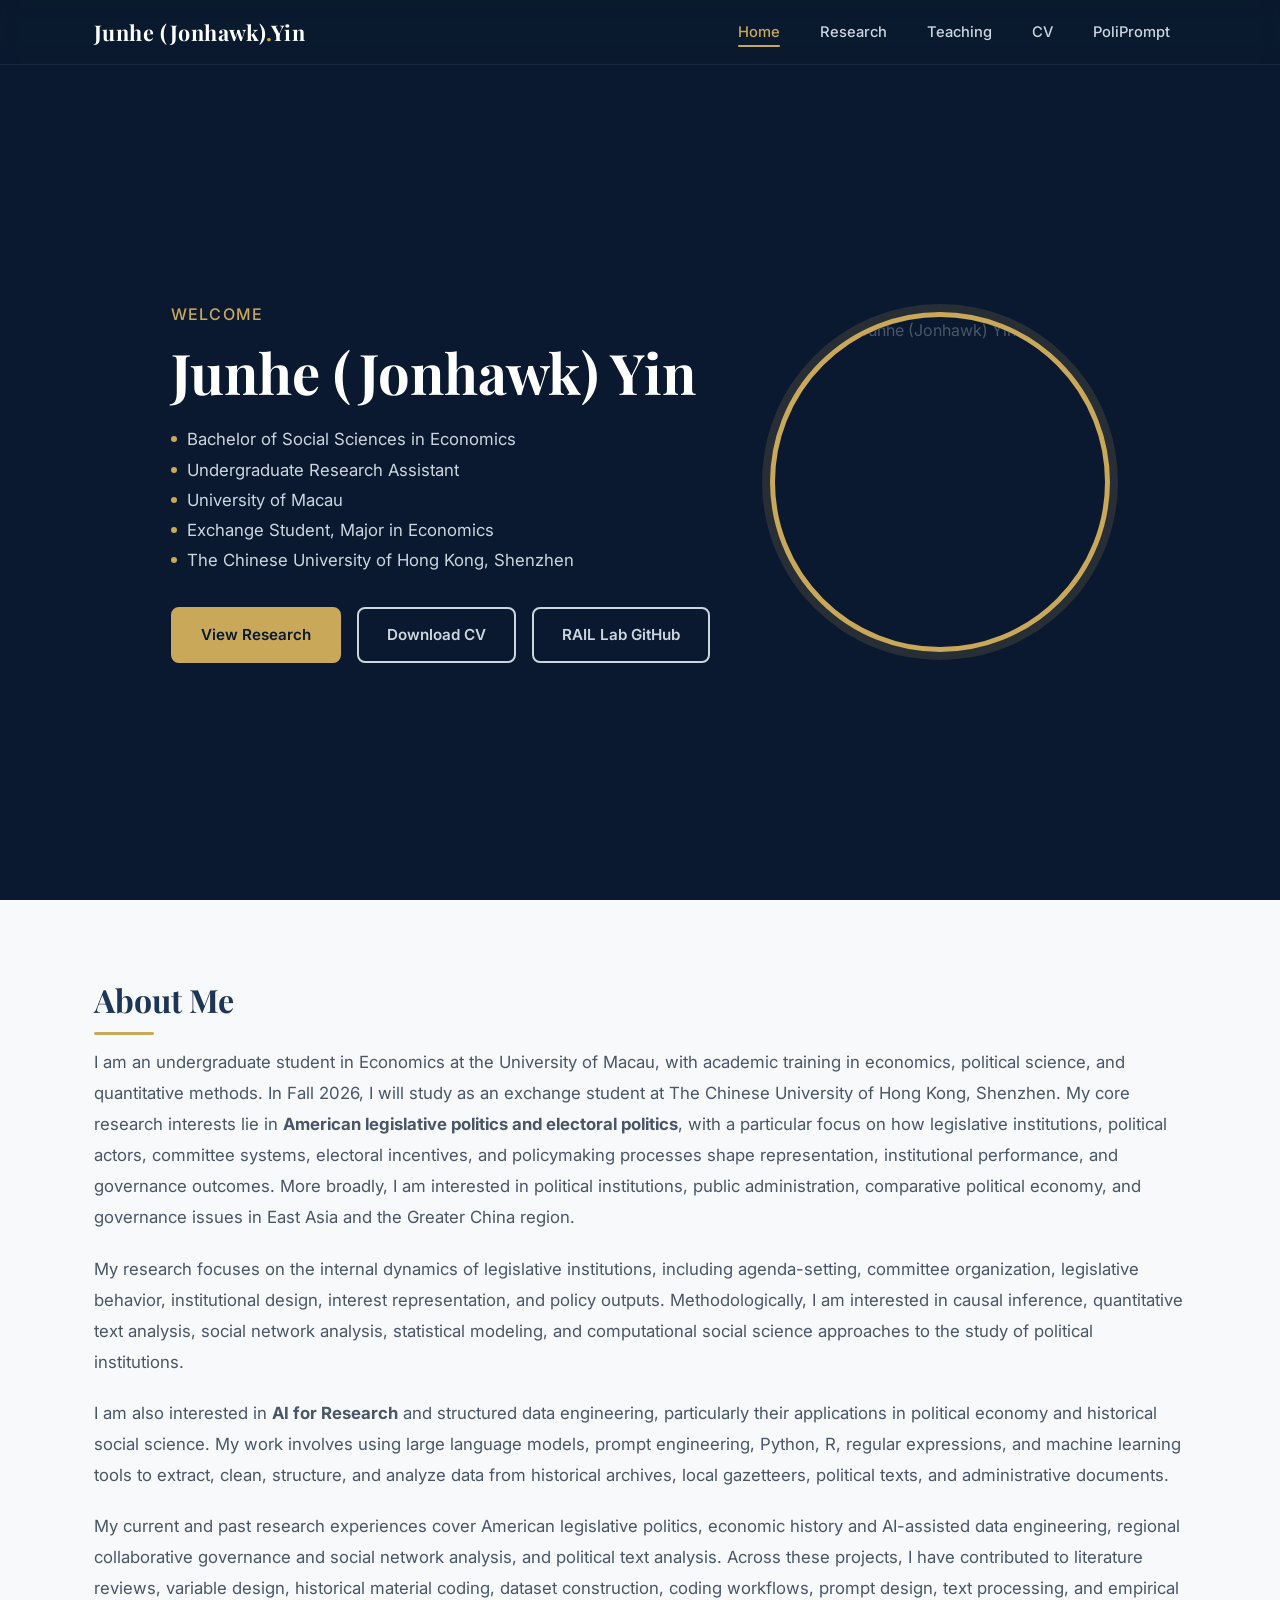
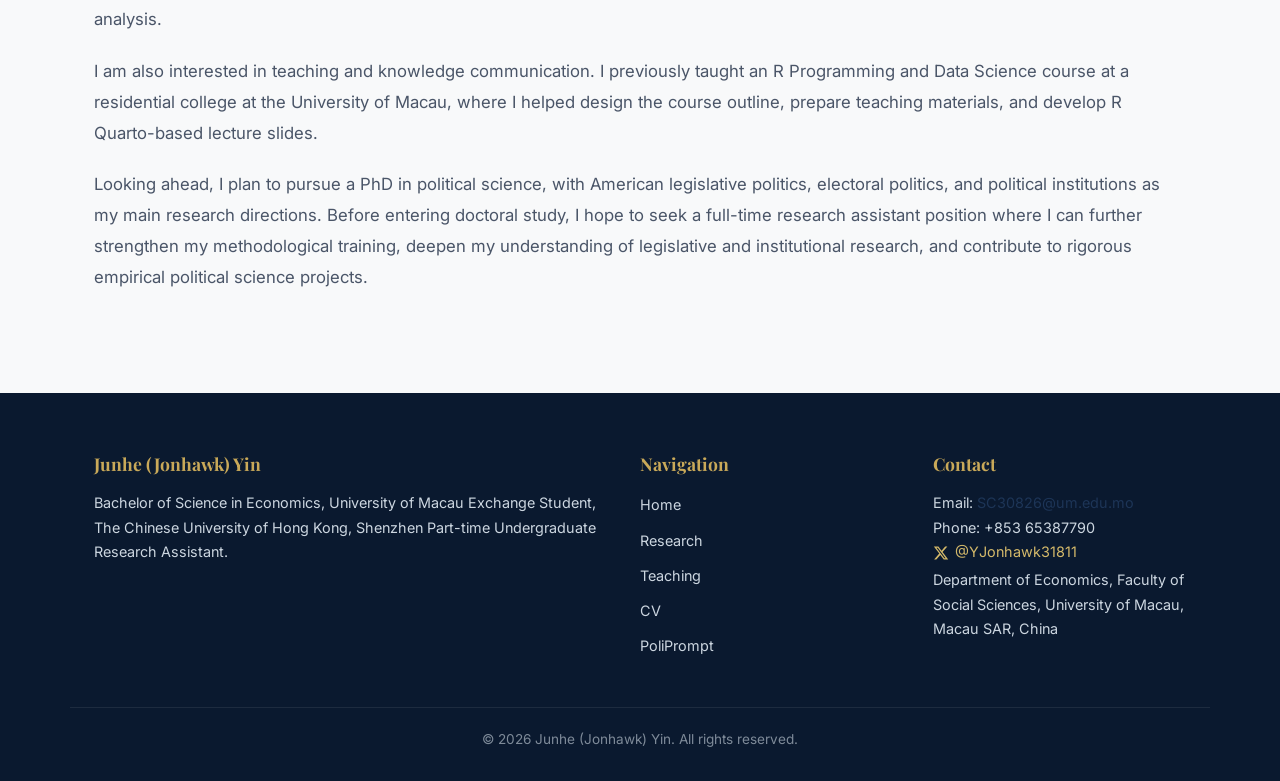
==== commit c4cae6b3: "update" ====
--- a/index.html
+++ b/index.html
@@ -125,8 +125,8 @@
                 <p>
                     Email: <a href="mailto:SC30826@um.edu.mo">SC30826@um.edu.mo</a><br>
                     Phone: +853 65387790<br>
-                    <a href="https://x.com/YJonhawk31811" target="_blank" rel="noopener noreferrer" style="color: var(--gold-400);">
-                        <svg xmlns="http://www.w3.org/2000/svg" width="16" height="16" viewBox="0 0 24 24" fill="currentColor" style="vertical-align: middle; margin-right: 4px;">
+                    <a href="https://x.com/YJonhawk31811" target="_blank" rel="noopener noreferrer" style="color: var(--gold-400); display: inline-flex; align-items: center; gap: 6px;">
+                        <svg xmlns="http://www.w3.org/2000/svg" width="16" height="16" viewBox="0 0 24 24" fill="currentColor">
                             <path d="M18.244 2.25h3.308l-7.227 8.26 8.502 11.24H16.17l-5.214-6.817L4.99 21.75H1.68l7.73-8.835L1.254 2.25H8.08l4.713 6.231zm-1.161 17.52h1.833L7.084 4.126H5.117z"/>
                         </svg>
                         @YJonhawk31811
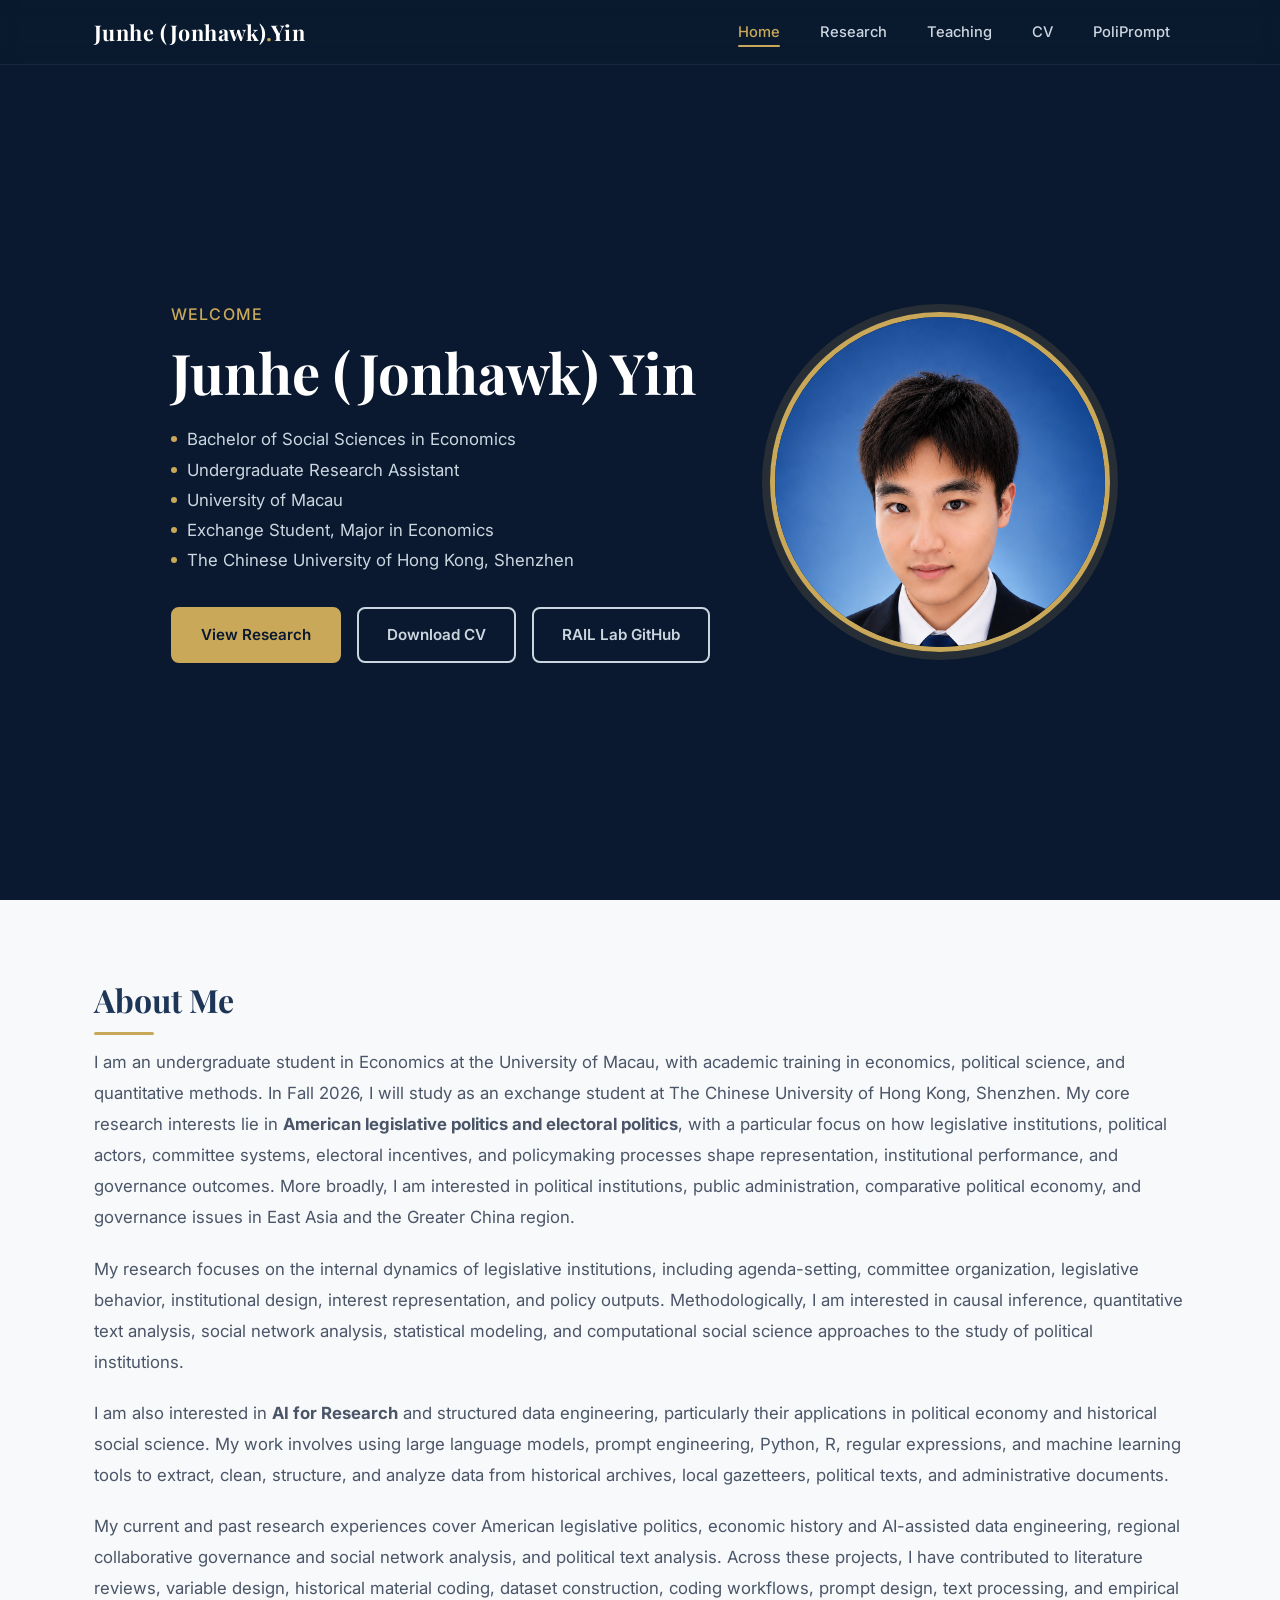
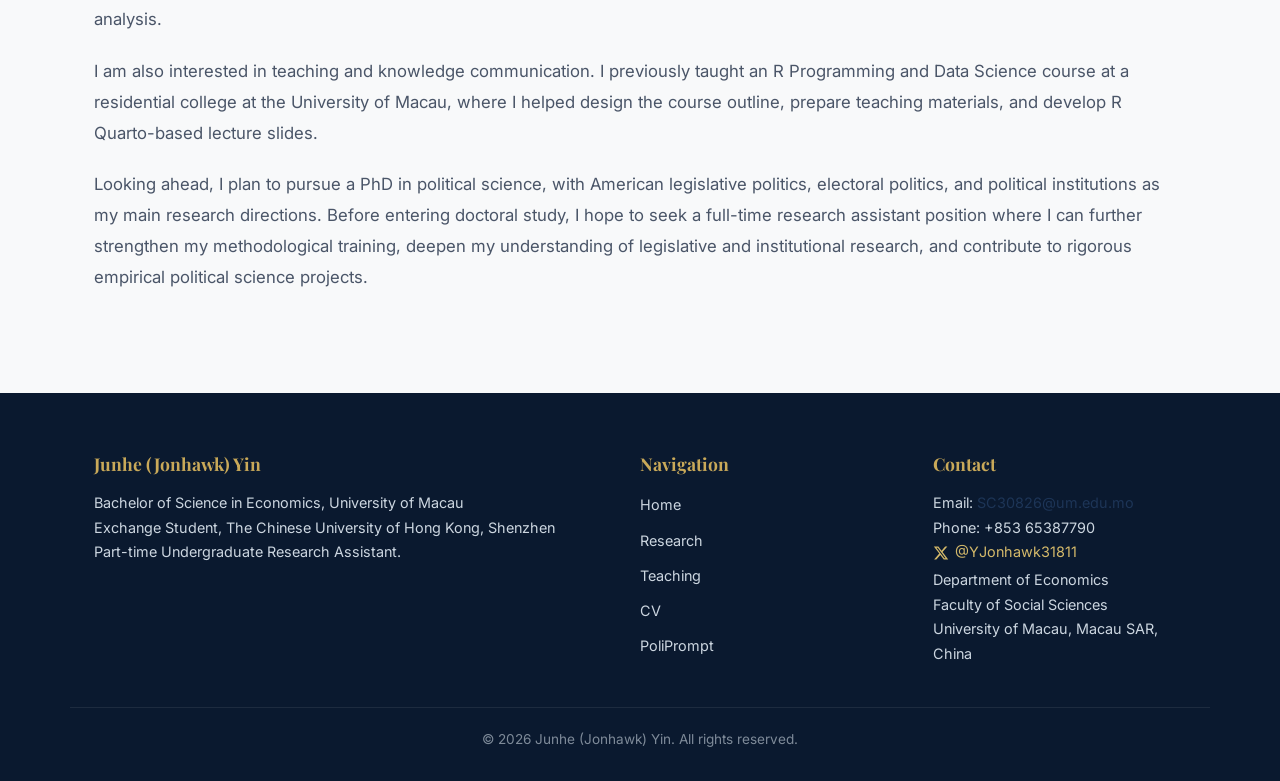
==== commit 0976b80b: "update" ====
--- a/index.html
+++ b/index.html
@@ -50,7 +50,7 @@
                     <a href="https://github.com/rail-ai-lab" target="_blank" class="btn btn-outline">RAIL Lab GitHub</a>
                 </div>
             </div>
-            <img src="IMG_8127.JPG" alt="Photo of Junhe (Jonhawk) Yin" class="hero-photo">
+            <img src="IMG_8127.png" alt="Photo of Junhe (Jonhawk) Yin" class="hero-photo">
         </div>
     </section>
 
@@ -108,7 +108,9 @@
         <div class="footer-grid">
             <div class="footer-col">
                 <h4>Junhe (Jonhawk) Yin</h4>
-                <p>Bachelor of Science in Economics, University of Macau Exchange Student, The Chinese University of Hong Kong, Shenzhen Part-time Undergraduate Research Assistant.</p>
+                <p>Bachelor of Science in Economics, University of Macau<br>
+                    Exchange Student, The Chinese University of Hong Kong, Shenzhen<br>
+                    Part-time Undergraduate Research Assistant.</p>
             </div>
             <div class="footer-col">
                 <h4>Navigation</h4>
@@ -131,7 +133,9 @@
                         </svg>
                         @YJonhawk31811
                     </a><br>
-                    Department of Economics, Faculty of Social Sciences, University of Macau, Macau SAR, China
+                    Department of Economics<br>
+                    Faculty of Social Sciences<br>
+                    University of Macau, Macau SAR, China
                 </p>
             </div>
         </div>
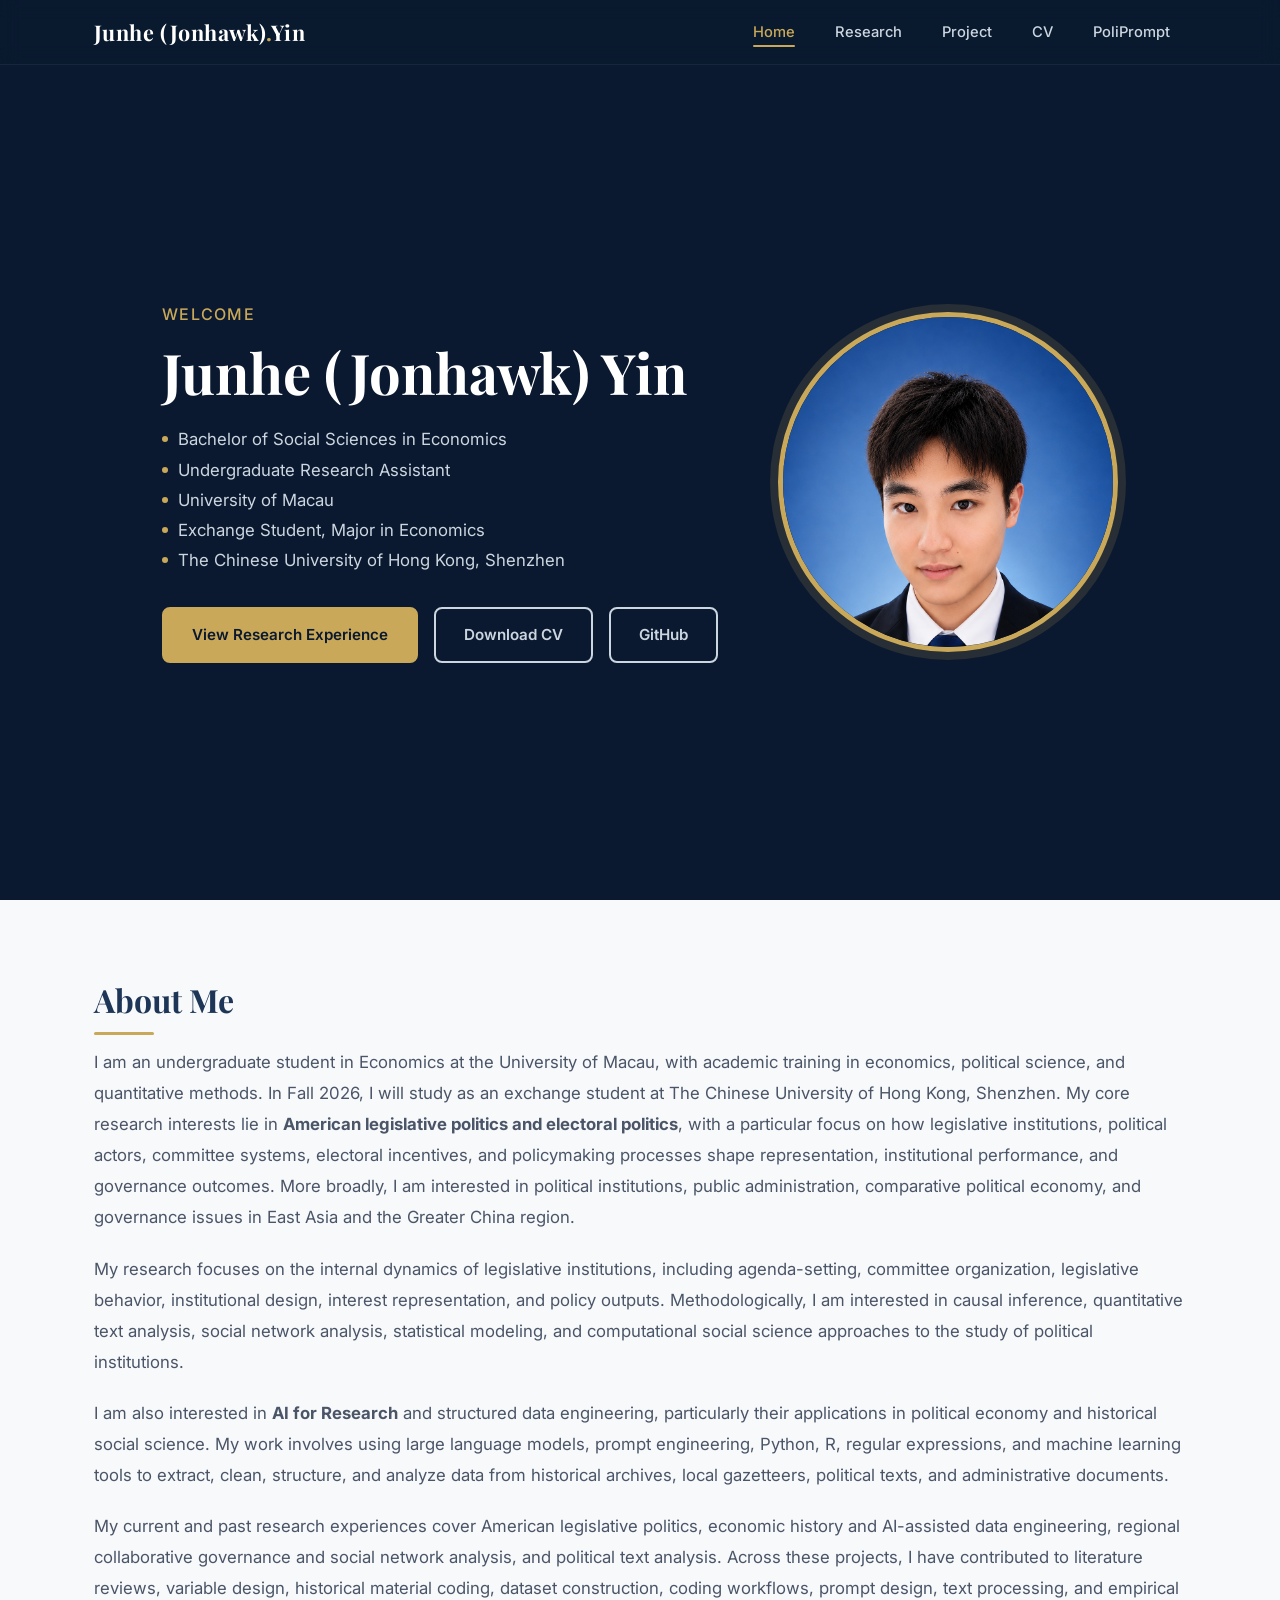
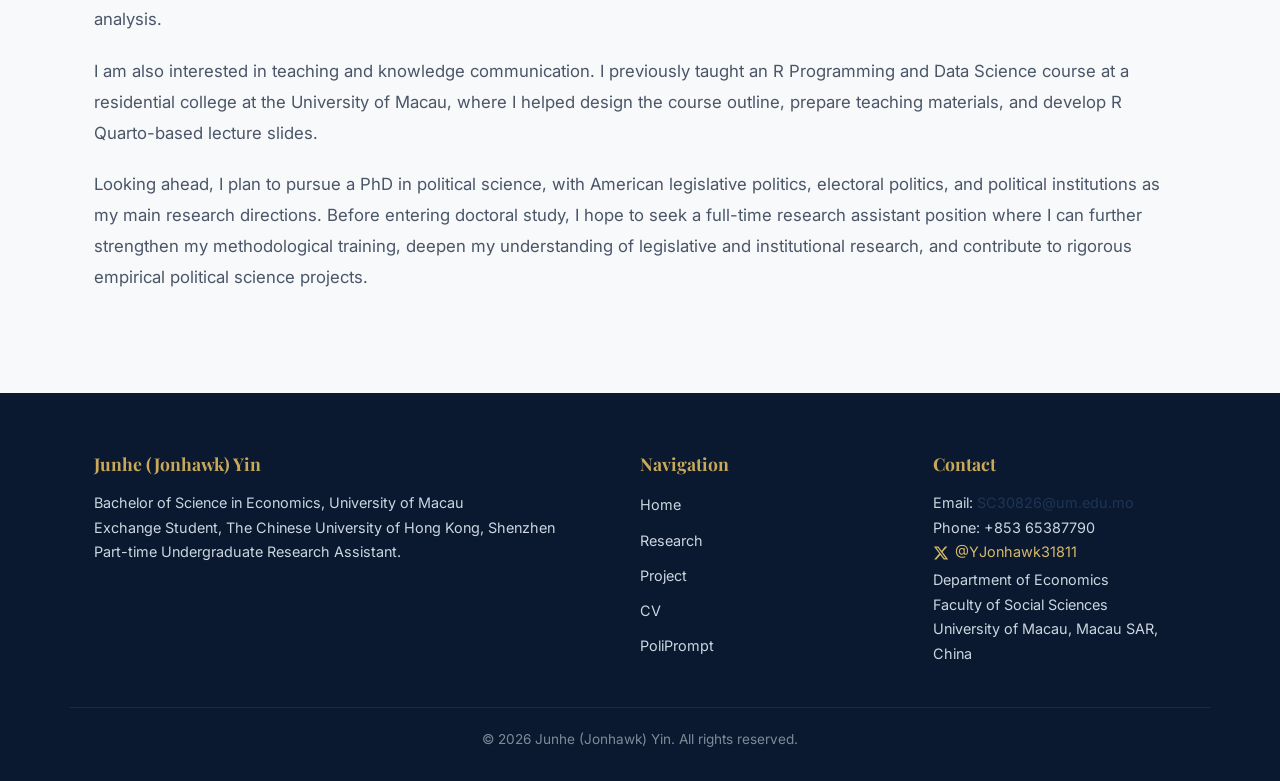
==== commit de0ad1fa: "update" ====
--- a/index.html
+++ b/index.html
@@ -24,7 +24,7 @@
             <ul class="nav-links">
                 <li><a href="index.html" class="active">Home</a></li>
                 <li><a href="research.html">Research</a></li>
-                <li><a href="teaching.html">Teaching</a></li>
+                <li><a href="project.html">Project</a></li>
                 <li><a href="CV.html">CV</a></li>
                 <li><a href="Poliprompt_Package.html">PoliPrompt</a></li>
             </ul>
@@ -45,9 +45,9 @@
                     <li>The Chinese University of Hong Kong, Shenzhen</li>
                 </ul>
                 <div class="hero-buttons">
-                    <a href="research.html" class="btn btn-gold">View Research</a>
-                    <a href="YIN_CV.pdf" target="_blank" class="btn btn-outline">Download CV</a>
-                    <a href="https://github.com/rail-ai-lab" target="_blank" class="btn btn-outline">RAIL Lab GitHub</a>
+                    <a href="research.html" class="btn btn-gold">View Research Experience</a>
+                    <a href="YIN_CV.pdf" download class="btn btn-outline">Download CV</a>
+                    <a href="https://github.com/JONHAWK-JH-YIN" target="_blank" class="btn btn-outline">GitHub</a>
                 </div>
             </div>
             <img src="IMG_8127.png" alt="Photo of Junhe (Jonhawk) Yin" class="hero-photo">
@@ -117,7 +117,7 @@
                 <ul>
                     <li><a href="index.html">Home</a></li>
                     <li><a href="research.html">Research</a></li>
-                    <li><a href="teaching.html">Teaching</a></li>
+                    <li><a href="project.html">Project</a></li>
                     <li><a href="CV.html">CV</a></li>
                     <li><a href="Poliprompt_Package.html">PoliPrompt</a></li>
                 </ul>
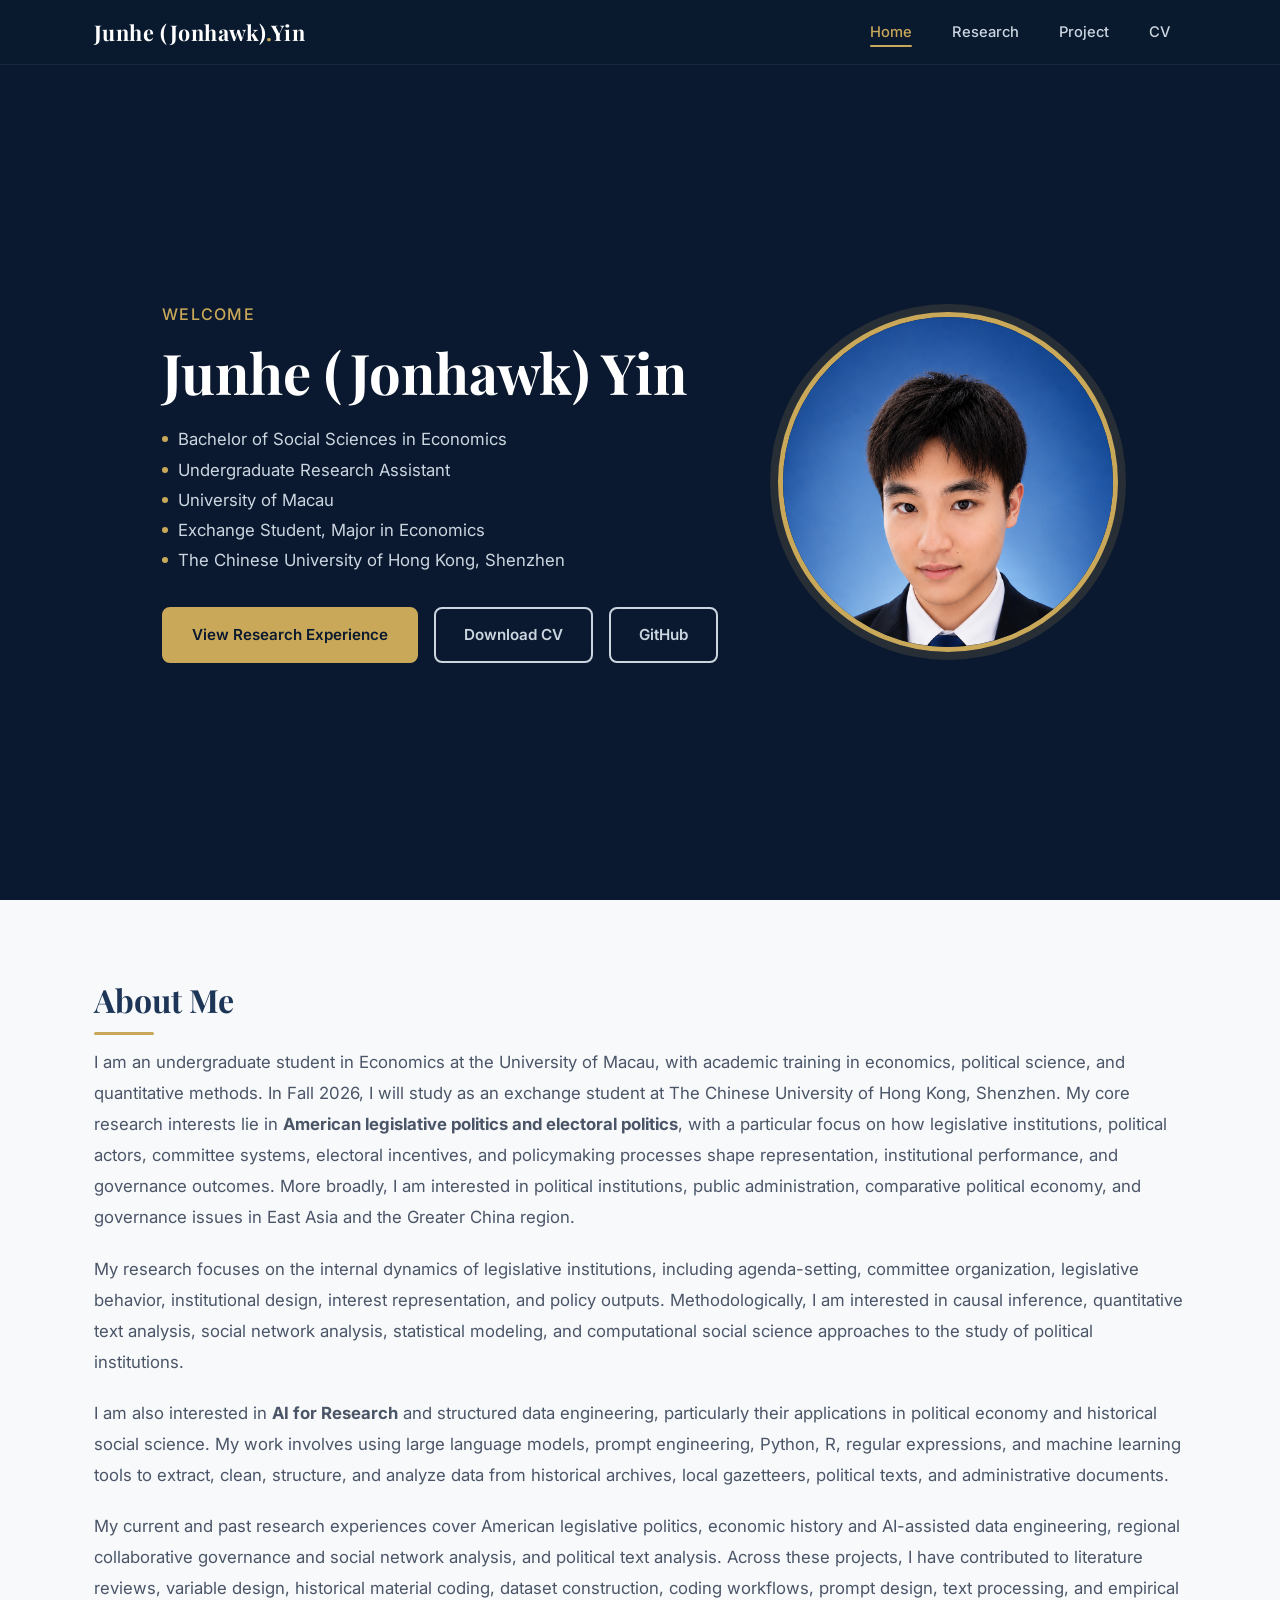
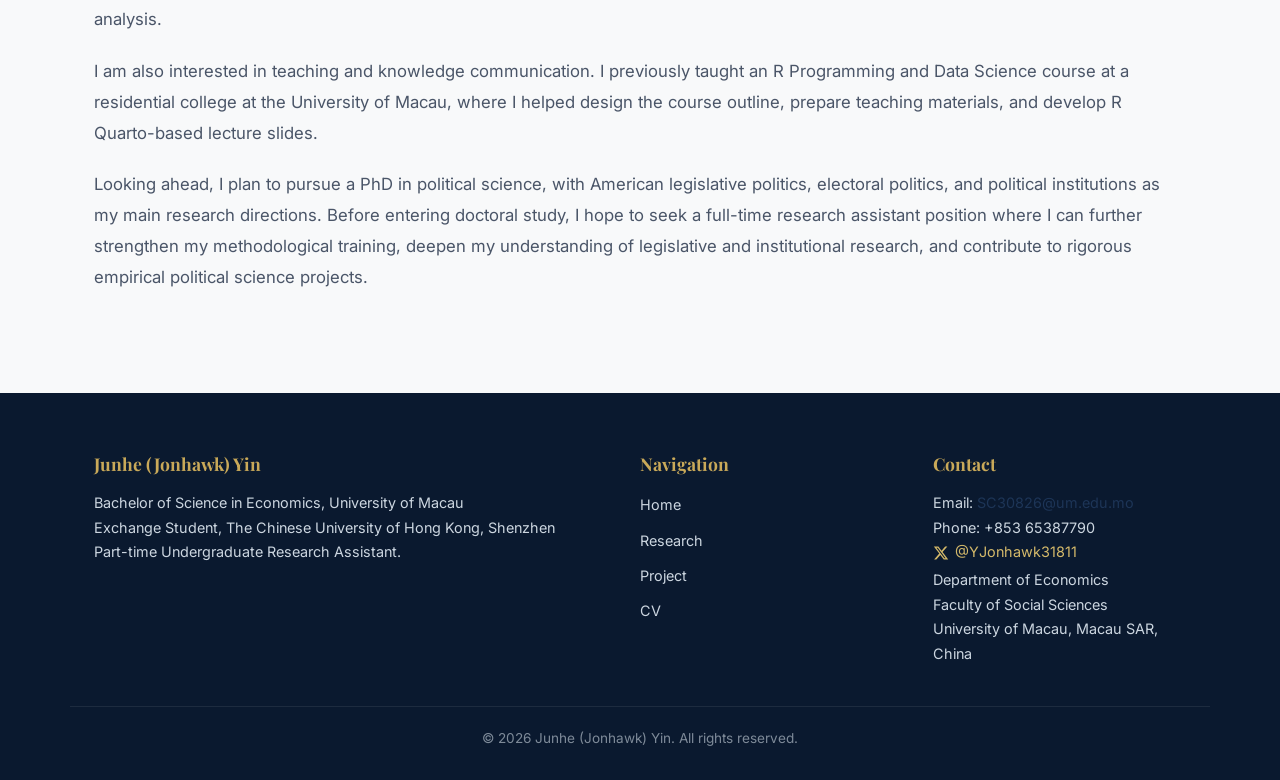
==== commit c25a27ca: "update" ====
--- a/index.html
+++ b/index.html
@@ -26,7 +26,7 @@
                 <li><a href="research.html">Research</a></li>
                 <li><a href="project.html">Project</a></li>
                 <li><a href="CV.html">CV</a></li>
-                <li><a href="Poliprompt_Package.html">PoliPrompt</a></li>
+<!--                 <li><a href="Poliprompt_Package.html">PoliPrompt</a></li> -->
             </ul>
         </div>
     </header>
@@ -119,7 +119,7 @@
                     <li><a href="research.html">Research</a></li>
                     <li><a href="project.html">Project</a></li>
                     <li><a href="CV.html">CV</a></li>
-                    <li><a href="Poliprompt_Package.html">PoliPrompt</a></li>
+    <!--                 <li><a href="Poliprompt_Package.html">PoliPrompt</a></li> -->
                 </ul>
             </div>
             <div class="footer-col">
